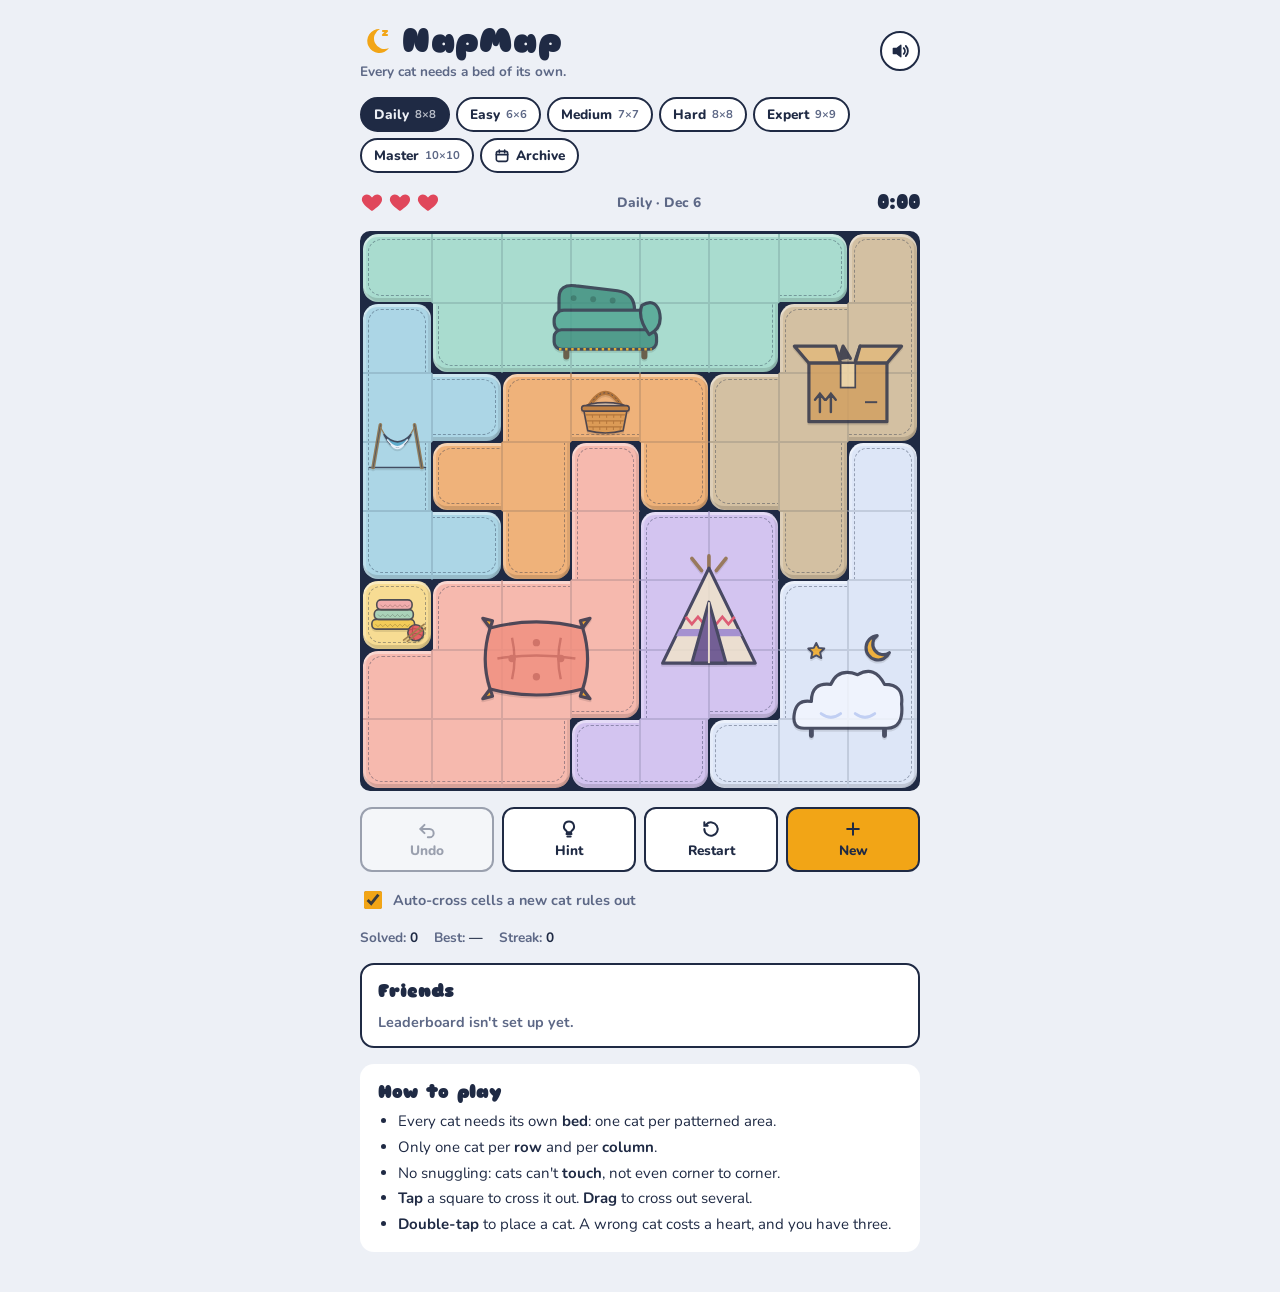
==== index.html @ 4e47e569 "Add a main landmark and fix the heading order The page had no landmarks (axe: landmark-one-main, reg" ====
<!doctype html>
<html lang="en">
<head>
<meta charset="utf-8">
<meta name="viewport" content="width=device-width,initial-scale=1,viewport-fit=cover">
<title>NapMap</title>
<meta name="description" content="NapMap: an ad-free cat logic puzzle. Every cat needs a bed of its own: one per row, column and bed, and no snuggling.">
<meta name="theme-color" content="#EDF0F6" media="(prefers-color-scheme: light)">
<meta name="theme-color" content="#141A2A" media="(prefers-color-scheme: dark)">
<link rel="manifest" href="manifest.webmanifest">
<link rel="icon" href="icons/icon.svg" type="image/svg+xml">
<link rel="apple-touch-icon" href="icons/icon-192.png">
<meta name="apple-mobile-web-app-capable" content="yes">
<meta name="apple-mobile-web-app-title" content="NapMap">
<link rel="preconnect" href="https://fonts.googleapis.com">
<link rel="stylesheet" href="https://fonts.googleapis.com/css2?family=Sniglet:wght@400;800&family=Nunito:wght@500;700;800&display=swap">
<link rel="stylesheet" href="css/style.css">
<link rel="stylesheet" href="css/furniture.css">
<link rel="stylesheet" href="css/archive.css">
<link rel="stylesheet" href="css/polish.css">
<link rel="stylesheet" href="css/leaderboard.css">
</head>
<body>
<svg width="0" height="0" style="position:absolute" aria-hidden="true">
  <symbol id="cat" viewBox="0 0 64 64">
    <path fill="currentColor" d="M10 8 L24 20 Q32 17 40 20 L54 8 Q57 22 54 32 Q57 52 32 56 Q7 52 10 32 Q7 22 10 8Z"/>
    <path fill="none" stroke="var(--bg)" stroke-width="3" stroke-linecap="round" d="M19 34 Q23 38 27 34 M37 34 Q41 38 45 34"/>
    <path fill="var(--sun)" d="M29 42 h6 l-3 3z"/>
    <path fill="none" stroke="var(--bg)" stroke-width="2" stroke-linecap="round" d="M32 45 v2 M14 43 h8 M42 43 h8"/>
  </symbol>
  <symbol id="x" viewBox="0 0 20 20"><path stroke="currentColor" stroke-width="3.2" stroke-linecap="round" d="M4 4 L16 16 M16 4 L4 16"/></symbol>
  <symbol id="heart" viewBox="0 0 24 24"><path fill="currentColor" d="M12 21s-7.5-4.6-9.6-9.2C.9 8.4 3 4.5 6.7 4.5c2.2 0 3.6 1.2 5.3 3 1.7-1.8 3.1-3 5.3-3 3.7 0 5.8 3.9 4.3 7.3C19.5 16.4 12 21 12 21z"/></symbol>
  <symbol id="moon" viewBox="0 0 32 32"><path fill="currentColor" d="M20 4a12 12 0 1 0 9 19A10 10 0 0 1 20 4z"/><path fill="none" stroke="currentColor" stroke-width="2.2" stroke-linecap="round" stroke-linejoin="round" d="M23 6h4l-4 4h4"/></symbol>
  <symbol id="sun" viewBox="0 0 32 32"><circle cx="16" cy="16" r="7" fill="currentColor"/><g stroke="currentColor" stroke-width="3" stroke-linecap="round"><path d="M16 2v4M16 26v4M2 16h4M26 16h4M6 6l2.8 2.8M23.2 23.2 26 26M6 26l2.8-2.8M23.2 8.8 26 6"/></g></symbol>
</svg>

<main class="wrap">
  <header>
    <div>
      <h1><svg class="moon"><use href="#moon"/></svg>NapMap</h1>
      <div class="tag">Every cat needs a bed of its own.</div>
    </div>
    <button class="sp-mute" id="sound" type="button" aria-label="Sound" aria-pressed="true"></button>
  </header>

  <div class="modes" role="group" aria-label="Puzzle size">
    <button class="chip" data-mode="daily" id="m-daily">Daily <small>8×8</small></button>
    <button class="chip" data-mode="6" id="m-6">Easy <small>6×6</small></button>
    <button class="chip" data-mode="7" id="m-7">Medium <small>7×7</small></button>
    <button class="chip" data-mode="8" id="m-8">Hard <small>8×8</small></button>
    <button class="chip" data-mode="9" id="m-9">Expert <small>9×9</small></button>
    <button class="chip" data-mode="10" id="m-10">Master <small>10×10</small></button>
    <button type="button" class="arc-chip" id="archive-btn" aria-haspopup="dialog"><svg viewBox="0 0 24 24" fill="none" stroke="currentColor" stroke-width="2.4" stroke-linecap="round" aria-hidden="true"><rect x="3.5" y="5" width="17" height="15" rx="3"/><path d="M3.5 10h17M8 3v4M16 3v4"/></svg>Archive</button>
  </div>

  <div class="status">
    <div class="hearts" id="hearts" role="img" aria-label="Lives left"></div>
    <div class="label" id="label"></div>
    <div class="timer" id="timer">0:00</div>
  </div>

  <div class="board-wrap">
    <div class="board" id="board" role="grid" aria-label="Puzzle board"></div>
    <div class="overlay" id="overlay" hidden></div>
  </div>

  <div class="controls">
    <button class="btn" id="undo"><svg viewBox="0 0 24 24" fill="none" stroke="currentColor" stroke-width="2.4" stroke-linecap="round"><path d="M9 7 4 12l5 5M4 12h11a5 5 0 0 1 0 10h-2"/></svg>Undo</button>
    <button class="btn" id="hint"><svg viewBox="0 0 24 24" fill="none" stroke="currentColor" stroke-width="2.4" stroke-linecap="round"><path d="M9 18h6M10 21h4M12 3a6 6 0 0 0-3.5 10.9c.6.5 1 1.2 1 2.1h5c0-.9.4-1.6 1-2.1A6 6 0 0 0 12 3z"/></svg>Hint</button>
    <button class="btn" id="restart"><svg viewBox="0 0 24 24" fill="none" stroke="currentColor" stroke-width="2.4" stroke-linecap="round"><path d="M4 12a8 8 0 1 0 2.3-5.6M4 4v4h4"/></svg>Restart</button>
    <button class="btn primary" id="new"><svg viewBox="0 0 24 24" fill="none" stroke="currentColor" stroke-width="2.4" stroke-linecap="round"><path d="M12 5v14M5 12h14"/></svg>New</button>
  </div>

  <label class="opts"><input type="checkbox" id="autox" checked> Auto-cross cells a new cat rules out</label>

  <div class="stats" id="stats"></div>

  <section id="friends"></section>

  <section class="rules">
    <h2>How to play</h2>
    <ul>
      <li>Every cat needs its own <b>bed</b>: one cat per patterned area.</li>
      <li>Only one cat per <b>row</b> and per <b>column</b>.</li>
      <li>No snuggling: cats can't <b>touch</b>, not even corner to corner.</li>
      <li><b>Tap</b> a square to cross it out. <b>Drag</b> to cross out several.</li>
      <li><b>Double-tap</b> to place a cat. A wrong cat costs a heart, and you have three.</li>
    </ul>
  </section>
</main>

<script src="js/generator.js"></script>
<script src="js/game.js"></script>
<script src="js/furniture.js"></script>
<script src="js/archive.js"></script>
<script src="js/polish.js"></script>
<script src="js/config.js"></script><script src="js/leaderboard.js"></script>
<script>
if('serviceWorker' in navigator)addEventListener('load',()=>navigator.serviceWorker.register('sw.js').catch(()=>{}));
</script>
</body>
</html>
---- css/style.css ----
/* Layout: one centered play column: header, mode chips, status strip, square board of cat furniture, controls, rules card. */
:root{
  --bg:#EDF0F6; --surface:#FFFFFF; --ink:#1F2A44; --muted:#5D6886; --line:#1F2A44;
  --sun:#F2A516; --heart:#E0475B; --soft:#DCE2EE; --focus:#9A5B00;
  --r0:#F6B9AE; --r1:#F7DC93; --r2:#BFDDA8; --r3:#EFB27A; --r4:#ACD6E6;
  --r5:#D3C0A2; --r6:#F5BFD6; --r7:#D3C4F0; --r8:#DDE6F7; --r9:#A9DCCF;
  --pat:rgba(31,42,68,.13); --pat2:rgba(255,255,255,.55); --seam:rgba(31,42,68,.14); --stitch:rgba(31,42,68,.38);
  --display:"Sniglet","Trebuchet MS",system-ui,sans-serif;
  --body:"Nunito",system-ui,-apple-system,"Segoe UI",sans-serif;
}
@media (prefers-color-scheme: dark){:root:not([data-theme="light"]){
  --bg:#141A2A; --surface:#1E2639; --ink:#EEF1F8; --muted:#A3ADC6; --line:#0B0F1A;
  --sun:#F5B53A; --heart:#F06A7C; --soft:#2A3349; --focus:#F5B53A;
  --r0:#B56D63; --r1:#B79A4E; --r2:#789D63; --r3:#A87444; --r4:#5F93A6;
  --r5:#8C7A60; --r6:#AE7493; --r7:#8A7AB5; --r8:#5C6A88; --r9:#5E9E8E;
  --pat:rgba(11,15,26,.22); --pat2:rgba(255,255,255,.16); --seam:rgba(11,15,26,.3); --stitch:rgba(255,255,255,.4); color-scheme:dark}}
:root[data-theme="dark"]{
  --bg:#141A2A; --surface:#1E2639; --ink:#EEF1F8; --muted:#A3ADC6; --line:#0B0F1A;
  --sun:#F5B53A; --heart:#F06A7C; --soft:#2A3349; --focus:#F5B53A;
  --r0:#B56D63; --r1:#B79A4E; --r2:#789D63; --r3:#A87444; --r4:#5F93A6;
  --r5:#8C7A60; --r6:#AE7493; --r7:#8A7AB5; --r8:#5C6A88; --r9:#5E9E8E;
  --pat:rgba(11,15,26,.22); --pat2:rgba(255,255,255,.16); --seam:rgba(11,15,26,.3); --stitch:rgba(255,255,255,.4); color-scheme:dark}
*{box-sizing:border-box}
[hidden]{display:none!important}
html{-webkit-text-size-adjust:100%;touch-action:manipulation} /* no iOS double-tap zoom on quick Undo/Hint taps; pinch zoom still works */
body{margin:0}
:root{padding-top:env(safe-area-inset-top,0px);padding-bottom:env(safe-area-inset-bottom,0px)}
body{background:var(--bg);color:var(--ink);font-family:var(--body);font-size:15px;
  padding-left:max(16px,env(safe-area-inset-left,0px));padding-right:max(16px,env(safe-area-inset-right,0px));padding-block:20px 40px}
.wrap{max-width:560px;margin:0 auto;display:flex;flex-direction:column;gap:16px}
header{display:flex;align-items:center;justify-content:space-between;gap:12px;flex-wrap:wrap}
h1{font-family:var(--display);font-weight:800;font-size:2.1rem;margin:0;letter-spacing:.5px;display:flex;align-items:center;gap:10px}
h1 .moon{width:32px;height:32px;color:var(--sun)}
.tag{color:var(--muted);font-weight:700;font-size:.85rem}
.modes{display:flex;gap:6px;flex-wrap:wrap}
.chip{font:inherit;font-weight:800;font-size:.85rem;border:2px solid var(--ink);background:var(--surface);color:var(--ink);
  border-radius:999px;padding:6px 12px;cursor:pointer;display:flex;gap:6px;align-items:center}
.chip small{font-weight:700;color:var(--muted)}
.chip[aria-pressed="true"]{background:var(--ink);color:var(--bg)}
.chip[aria-pressed="true"] small{color:var(--bg);opacity:.75}
.chip:focus-visible,.btn:focus-visible,.opts input:focus-visible{outline:3px solid var(--focus);outline-offset:2px}
/* cells sit edge to edge inside an overflow:hidden board, so an outline would be clipped and painted over by neighbours: draw the ring inside */
.cell:focus-visible::after{content:"";position:absolute;inset:0;z-index:3;pointer-events:none;border-radius:inherit;
  box-shadow:inset 0 0 0 3px var(--focus),inset 0 0 0 5px var(--surface)}
.status{display:flex;align-items:center;justify-content:space-between;gap:12px;font-weight:800}
.hearts{display:flex;gap:4px}
.hearts svg{width:24px;height:24px;color:var(--heart);transition:transform .2s,opacity .2s}
.hearts svg.lost{color:var(--soft);transform:scale(.8)}
.timer{font-family:var(--display);font-size:1.3rem;font-variant-numeric:tabular-nums}
.label{color:var(--muted);font-size:.85rem}
.board-wrap{position:relative;width:100%;max-width:100%;aspect-ratio:1}
.board{display:grid;width:100%;height:100%;border:3px solid var(--line);border-radius:10px;overflow:hidden;
  touch-action:none;user-select:none;-webkit-user-select:none;-webkit-touch-callout:none;background:var(--line)}
.board>.row{display:contents}
.cell{position:relative;display:grid;place-items:center;cursor:pointer;border:0 solid var(--line);outline:none;min-width:0;min-height:0;overflow:hidden}
.cell svg{position:absolute;inset:0;margin:auto;width:66%;height:66%;pointer-events:none}
.cell .x{width:32%;height:32%;color:var(--ink);opacity:.75}
.cell.wrong .x{color:var(--heart);opacity:1;width:42%;height:42%}
.cell.cat svg{color:var(--ink);animation:pop .28s ease-out}
.cell.hint{animation:glow 1.2s ease-out}
.cell.shake{animation:shake .35s}
@keyframes pop{0%{transform:scale(.3)}70%{transform:scale(1.12)}100%{transform:scale(1)}}
@keyframes shake{20%,60%{transform:translateX(-4px)}40%,80%{transform:translateX(4px)}}
@keyframes glow{0%{box-shadow:inset 0 0 0 4px var(--sun)}100%{box-shadow:inset 0 0 0 0 var(--sun)}}
@media (prefers-reduced-motion:reduce){.cell.cat svg,.cell.hint,.cell.shake{animation:none}}
.overlay{position:absolute;inset:0;display:grid;place-items:center;background:color-mix(in srgb,var(--bg) 78%,transparent);
  border-radius:10px;backdrop-filter:blur(2px)}
.card{background:var(--surface);border:3px solid var(--ink);border-radius:16px;padding:22px 24px;text-align:center;
  display:flex;flex-direction:column;gap:10px;max-width:86%;box-shadow:6px 6px 0 var(--ink)}
.card h2{font-family:var(--display);font-size:1.7rem;margin:0}
.card p{margin:0;color:var(--muted);font-weight:700}
.card .row{display:flex;gap:8px;justify-content:center;flex-wrap:wrap;margin-top:6px}
/* very narrow phones (e.g. 280px folded): keep the card inside the board; scroll rather than spill over the controls */
.overlay{overflow:auto;place-items:safe center}
@media (max-width:340px){.card{padding:14px 12px;gap:6px;max-width:94%}.card h2{font-size:1.3rem}.card p{font-size:.85rem}}
.controls{display:grid;grid-template-columns:repeat(4,1fr);gap:8px}
.btn{font:inherit;font-weight:800;border:2px solid var(--ink);background:var(--surface);color:var(--ink);border-radius:12px;
  padding:10px 6px;cursor:pointer;display:flex;flex-direction:column;align-items:center;gap:2px;font-size:.85rem}
.btn svg{width:20px;height:20px}
.btn.primary{background:var(--sun);color:#1F2A44;border-color:var(--ink)}
.btn:active{transform:translateY(1px)}
.btn:disabled{opacity:.4;cursor:default}
.opts{display:flex;align-items:center;gap:8px;font-weight:700;color:var(--muted);font-size:.9rem}
.opts input{width:18px;height:18px;accent-color:var(--sun)}
.rules{background:var(--surface);border-radius:14px;padding:16px 18px;display:flex;flex-direction:column;gap:8px}
.rules h2{font-family:var(--display);margin:0;font-size:1.15rem}
.rules ul{margin:0;padding-left:20px;display:flex;flex-direction:column;gap:4px;line-height:1.45}
.rules b{color:var(--ink)}
.stats{display:flex;gap:16px;flex-wrap:wrap;font-weight:700;color:var(--muted);font-size:.85rem;font-variant-numeric:tabular-nums}
.stats span b{color:var(--ink)}
.win-extra:empty{display:none}
---- css/furniture.css ----
/* Cat furniture: each region is a padded area in its own color; js/furniture.js draws a big illustration of the
   region's piece of furniture in its largest open rectangle, above the fabric and below the cats and X marks. */
.cell[data-bed]{background-color:var(--bed);background-repeat:repeat;box-shadow:inset 0 calc(var(--et,0)*3px) 0 rgba(255,255,255,.38),inset calc(var(--el,0)*3px) 0 0 rgba(255,255,255,.22),inset 0 calc(var(--eb,0)*-4px) 0 rgba(0,0,0,.13),inset calc(var(--er,0)*-3px) 0 0 rgba(0,0,0,.08)}
.cell[data-bed]::before{content:"";position:absolute;pointer-events:none;border:0 dashed var(--stitch);
  top:calc(var(--et,0)*6px - 1px);bottom:calc(var(--eb,0)*7px - 1px);left:calc(var(--el,0)*6px - 1px);right:calc(var(--er,0)*6px - 1px);
  border-top-width:calc(var(--et,0)*1.5px);border-bottom-width:calc(var(--eb,0)*1.5px);border-left-width:calc(var(--el,0)*1.5px);border-right-width:calc(var(--er,0)*1.5px);border-radius:inherit}
.cell.cat svg,.cell .x{filter:drop-shadow(0 0 1.5px var(--surface)) drop-shadow(0 0 1.5px var(--surface))}
.cell[data-bed="0"]{--bed:var(--r0)}
.cell[data-bed="1"]{--bed:var(--r1)}
.cell[data-bed="2"]{--bed:var(--r2)}
.cell[data-bed="3"]{--bed:var(--r3)}
.cell[data-bed="4"]{--bed:var(--r4)}
.cell[data-bed="5"]{--bed:var(--r5)}
.cell[data-bed="6"]{--bed:var(--r6)}
.cell[data-bed="7"]{--bed:var(--r7)}
.cell[data-bed="8"]{--bed:var(--r8)}
.cell[data-bed="9"]{--bed:var(--r9)}
.board{position:relative;isolation:isolate}
.cell svg{z-index:2}
.furn{position:absolute;z-index:1;pointer-events:none;overflow:hidden}
.furn svg{position:absolute;inset:6%;width:88%;height:88%;overflow:visible;opacity:.82;filter:drop-shadow(0 2px 0 rgba(0,0,0,.12))}
@media (prefers-color-scheme: dark){:root:not([data-theme="light"]) .furn svg{opacity:.7}}
:root[data-theme="dark"] .furn svg{opacity:.7}
---- css/archive.css ----
/* Past-dailies archive: chip entry point in .modes, plus a month calendar in a modal dialog. */
.arc-chip{font:inherit;font-weight:800;font-size:.85rem;border:2px solid var(--ink);background:var(--surface);color:var(--ink);
  border-radius:999px;padding:6px 12px;cursor:pointer;display:flex;gap:6px;align-items:center}
.arc-chip svg{width:16px;height:16px}
.arc-chip:focus-visible{outline:3px solid var(--focus);outline-offset:2px}

dialog.archive{padding:0;border:3px solid var(--ink);border-radius:18px;background:var(--surface);color:var(--ink);
  font-family:var(--body);width:min(400px,calc(100vw - 24px));max-height:calc(100dvh - 24px);overflow:auto;
  box-shadow:6px 6px 0 var(--ink)}
dialog.archive::backdrop{background:color-mix(in srgb,var(--bg) 72%,transparent);backdrop-filter:blur(2px)}
.arc-inner{padding:0 14px 16px;display:flex;flex-direction:column;gap:10px}
.arc-quilt{display:flex;height:8px;margin:0 -14px}
.arc-quilt i{flex:1}
.arc-head{display:flex;align-items:center;justify-content:space-between;gap:8px;padding-top:4px}
.arc-head h2{font-family:var(--display);font-weight:800;font-size:1.45rem;margin:0}
.arc-icon{font:inherit;width:36px;height:36px;flex:none;display:grid;place-items:center;border:2px solid var(--ink);
  background:var(--surface);color:var(--ink);border-radius:12px;cursor:pointer;padding:0}
.arc-icon svg{width:18px;height:18px}
.arc-icon:disabled{opacity:.3;cursor:default}
.arc-icon:not(:disabled):active{transform:translateY(1px)}
.arc-nav{display:flex;align-items:center;justify-content:space-between;gap:8px}
.arc-month{font-family:var(--display);font-weight:800;font-size:1.1rem;text-align:center}
.arc-sum{margin:-4px 0 0;text-align:center;color:var(--muted);font-weight:700;font-size:.85rem;font-variant-numeric:tabular-nums}

.arc-week,.arc-grid{display:grid;grid-template-columns:repeat(7,minmax(0,1fr));gap:4px}
.arc-week span{text-align:center;font-weight:800;font-size:.72rem;color:var(--muted);text-transform:uppercase}
.arc-day{position:relative;min-width:0;min-height:54px;padding:3px 0 4px;border:2px solid var(--soft);border-radius:10px;
  background:var(--bg);color:var(--ink);font:inherit;cursor:pointer;display:flex;flex-direction:column;align-items:center;
  justify-content:flex-start;gap:1px;overflow:hidden}
.arc-day:not(.off):hover{border-color:var(--ink)}
.arc-pad{border:0;background:none;cursor:default}
.arc-num{font-weight:800;font-size:.85rem;line-height:1.1;font-variant-numeric:tabular-nums}
.arc-day.off{background:none;border-color:transparent;color:var(--muted);opacity:.45;cursor:default}
.arc-day.solved{background:var(--q,var(--r2));border-color:var(--ink)}
/* dark beds are mid-tones: soften them toward the surface so light ink text keeps 4.5:1 */
@media (prefers-color-scheme: dark){:root:not([data-theme="light"]) .arc-day.solved{background:color-mix(in srgb,var(--q,var(--r2)) 50%,var(--surface))}}
:root[data-theme="dark"] .arc-day.solved{background:color-mix(in srgb,var(--q,var(--r2)) 50%,var(--surface))}
.arc-cat{width:18px;height:18px;color:var(--ink);flex:none}
.arc-time{font-size:.66rem;font-weight:800;line-height:1;font-variant-numeric:tabular-nums}
.arc-lost{position:absolute;top:2px;right:2px;display:flex;flex-direction:column;gap:1px}
.arc-lost svg{width:8px;height:8px;color:var(--heart);display:block}
.arc-day.today{border-color:var(--sun);box-shadow:inset 0 0 0 2px var(--sun)}
.arc-day.today .arc-num{color:var(--ink)}
.arc-day.cur{box-shadow:3px 3px 0 var(--ink)}
.arc-day.today.cur{box-shadow:inset 0 0 0 2px var(--sun),3px 3px 0 var(--ink)}
.arc-day:focus-visible,.arc-icon:focus-visible{outline:3px solid var(--focus);outline-offset:2px}
.arc-day.today:focus-visible{outline-color:var(--ink)}

@media (max-width:340px){
  .arc-inner{padding:0 10px 12px}.arc-quilt{margin:0 -10px}
  .arc-week,.arc-grid{gap:3px}.arc-day{min-height:48px}.arc-time{font-size:.58rem}.arc-cat{width:15px;height:15px}
}
@media (prefers-reduced-motion:no-preference){
  dialog.archive[open]{animation:arc-in .18s ease-out}
  @keyframes arc-in{from{opacity:0;transform:translateY(8px) scale(.98)}to{opacity:1;transform:none}}
}
---- css/polish.css ----
/* NapMap polish: mute button, 10x10 sizing, win celebration. Uses theme tokens from style.css. */

/* style.css gives .overlay display:grid, which overrides the [hidden] attribute; keep hidden overlays hidden */
.overlay[hidden]{display:none}

/* ---------- mute toggle ---------- */
.sp-mute{font:inherit;width:40px;height:40px;flex:none;border:2px solid var(--ink);border-radius:999px;background:var(--surface);
  color:var(--ink);display:grid;place-items:center;cursor:pointer;padding:0}
.sp-mute svg{width:20px;height:20px}
.sp-mute[aria-pressed="false"]{color:var(--muted)}
.sp-mute:focus-visible{outline:3px solid var(--focus);outline-offset:2px}
.sp-mute:active{transform:translateY(1px)}

/* ---------- 10x10 ---------- */
/* six chips on a phone: tighten so they wrap into two tidy rows */
@media (max-width:420px){.modes{gap:5px}.chip{padding:5px 10px;font-size:.8rem;gap:4px}}
/* ~34px cells at 380px wide: slightly larger marks keep them legible; thinner outer frame */
.board-wrap[data-n="10"] .board{border-width:2.5px}
.board-wrap[data-n="10"] .cell svg{width:74%;height:74%}
.board-wrap[data-n="10"] .cell .x{width:36%;height:36%}
.board-wrap[data-n="10"] .cell.wrong .x{width:46%;height:46%}
/* busy note while a 10x10 puzzle generates */
.board-wrap[aria-busy="true"]::after{content:"Fluffing the pillows…";position:absolute;inset:0;z-index:3;display:grid;place-items:center;border-radius:10px;
  background:color-mix(in srgb,var(--bg) 70%,transparent);font-family:var(--display);font-weight:800;font-size:1.25rem;color:var(--ink)}

/* ---------- win celebration ---------- */
.cell.cat svg.sp-hop{animation:sp-hop .52s cubic-bezier(.3,.7,.4,1) var(--sp-delay,0ms) both}
@keyframes sp-hop{
  0%{transform:translateY(0) scale(1,1)}
  18%{transform:translateY(4%) scale(1.12,.86)}
  48%{transform:translateY(-26%) scale(.94,1.08)}
  78%{transform:translateY(2%) scale(1.08,.92)}
  100%{transform:translateY(0) scale(1,1)}}

/* overlay tint starts lighter so the hop and dreamy drift read, then eases back to normal */
.board-wrap.sp-celebrate .overlay{background:color-mix(in srgb,var(--bg) 38%,transparent);backdrop-filter:none}
.board-wrap .overlay{transition:background .6s ease,backdrop-filter .6s ease}

.sp-burst{position:absolute;inset:0;pointer-events:none;overflow:hidden;border-radius:10px}
.sp-glow{position:absolute;left:50%;top:50%;width:70%;aspect-ratio:1;border-radius:50%;translate:-50% -50%;
  background:radial-gradient(circle,color-mix(in srgb,var(--sun) 42%,transparent) 0%,color-mix(in srgb,var(--r8) 30%,transparent) 38%,transparent 70%);
  animation:sp-glow 1.7s ease-out both}
@keyframes sp-glow{0%{opacity:0;transform:scale(.4)}30%{opacity:1;transform:scale(1)}100%{opacity:0;transform:scale(1.25)}}

/* floaters drift up from around the center with a gentle sway: --x/--y start offset from center, --dx sway, --dy rise (px) */
.sp-float{position:absolute;left:50%;top:50%;width:var(--s);height:var(--s);margin:calc(var(--s) / -2) 0 0 calc(var(--s) / -2);
  opacity:0;font-style:normal;animation:sp-float 1.5s cubic-bezier(.25,.6,.35,1) var(--sd,0ms) both}
.sp-z{width:auto;height:auto;font-family:var(--display);font-weight:800;font-size:var(--s);line-height:1;color:var(--c);
  text-shadow:0 0 6px color-mix(in srgb,var(--bg) 70%,transparent)}
.sp-star{background:var(--c);filter:drop-shadow(0 0 1.5px color-mix(in srgb,var(--ink) 55%,transparent));clip-path:polygon(50% 0,61% 39%,100% 50%,61% 61%,50% 100%,39% 61%,0 50%,39% 39%)}
.sp-moon{border-radius:50%;filter:drop-shadow(0 0 1.5px color-mix(in srgb,var(--ink) 45%,transparent));box-shadow:inset calc(var(--s) * -.32) calc(var(--s) * -.08) 0 0 var(--c)}
@keyframes sp-float{
  0%{opacity:0;transform:translate(var(--x),var(--y)) rotate(0) scale(.5)}
  18%{opacity:1;transform:translate(calc(var(--x) + var(--dx)),calc(var(--y) - var(--dy) * .15)) rotate(calc(var(--rot) * -.4)) scale(1)}
  55%{opacity:1;transform:translate(calc(var(--x) - var(--dx) * .6),calc(var(--y) - var(--dy) * .6)) rotate(var(--rot)) scale(1)}
  100%{opacity:0;transform:translate(var(--x),calc(var(--y) - var(--dy))) rotate(calc(var(--rot) * -.2)) scale(.85)}}

@media (prefers-reduced-motion:reduce){
  .cell.cat svg.sp-hop,.sp-glow,.sp-float{animation:none}
  .sp-burst{display:none}
  .board-wrap .overlay{transition:none}}
---- css/leaderboard.css ----
/* Friends leaderboard (#friends, filled by js/leaderboard.js). Uses the theme tokens from style.css. */
.friends{background:var(--surface);border:2px solid var(--ink);border-radius:14px;padding:14px 16px;display:flex;flex-direction:column;gap:10px}
.lb-head{display:flex;align-items:center;gap:10px}
.lb-title{font-family:var(--display);margin:0;font-size:1.15rem}
.lb-sub{color:var(--muted);font-weight:700;font-size:.85rem;margin-right:auto}
.lb-note{margin:0;color:var(--muted);font-weight:700;font-size:.9rem;line-height:1.4}
.lb-warn{color:var(--heart)}
.lb-status{font-size:.85rem}
.lb-board[aria-busy="true"] .lb-list{opacity:.6}

.lb-list{list-style:none;margin:0;padding:0;display:flex;flex-direction:column;gap:4px}
.lb-row{display:grid;grid-template-columns:2ch minmax(0,1fr) auto 4.5ch;align-items:center;gap:10px;
  padding:6px 10px;border-radius:10px;font-weight:800;background:var(--soft);border:2px solid transparent}
.lb-row.me{border-color:var(--ink);background:color-mix(in srgb,var(--sun) 28%,var(--surface))}
.lb-rank{font-family:var(--display);font-variant-numeric:tabular-nums;text-align:right;color:var(--muted)}
.lb-row:first-child .lb-rank{color:var(--sun)}
.lb-row.me .lb-rank{color:var(--ink)}
.lb-name{display:flex;align-items:center;gap:6px;min-width:0}
.lb-name-text{overflow:hidden;text-overflow:ellipsis;white-space:nowrap}
.lb-you{flex:none;font-size:.7rem;text-transform:uppercase;letter-spacing:.5px;background:var(--ink);color:var(--bg);
  border-radius:999px;padding:1px 7px}
.lb-hearts{display:inline-flex;align-items:center;gap:3px;font-size:.8rem;color:var(--muted);font-variant-numeric:tabular-nums}
.lb-hearts svg{width:15px;height:15px;color:var(--heart)}
.lb-hearts:not(.lost) svg{color:var(--muted);opacity:.45}
.lb-time{font-family:var(--display);font-variant-numeric:tabular-nums;text-align:right}

.lb-group{display:flex;flex-direction:column;gap:8px;padding-top:10px;border-top:2px dashed var(--soft)}
.lb-group-row{display:flex;align-items:center;gap:8px;flex-wrap:wrap}
.lb-label{color:var(--muted);font-weight:800;font-size:.8rem}
.lb-as b{color:var(--ink)}
.lb-code{font-family:var(--display);font-size:1.1rem;letter-spacing:2px;background:var(--soft);border-radius:8px;padding:2px 8px;color:var(--ink)}
.lb-copied{color:var(--muted);font-weight:700;font-size:.85rem}

.lb-btn{font:inherit;font-weight:800;font-size:.85rem;border:2px solid var(--ink);background:var(--surface);color:var(--ink);
  border-radius:12px;padding:7px 12px;cursor:pointer;min-height:36px}
.lb-btn.primary{background:var(--sun);color:#1F2A44}
.lb-btn.danger{background:var(--heart);color:#fff}
.lb-btn.quiet{border-color:transparent;color:var(--muted);background:transparent}
.lb-btn:active{transform:translateY(1px)}
.lb-btn:focus-visible,.lb-chip:focus-visible,.lb-input:focus-visible{outline:3px solid var(--focus);outline-offset:2px}
.lb-icon{padding:0;width:36px;height:36px;display:grid;place-items:center;border-radius:50%}
.lb-icon svg{width:18px;height:18px}
.lb-icon[hidden]{display:none}

.lb-controls .lb-actions,.lb-form .lb-actions{display:flex;gap:6px;flex-wrap:wrap}
.lb-form{display:flex;flex-direction:column;gap:8px;background:var(--bg);border-radius:12px;padding:12px}
.lb-form-title{margin:0;font-family:var(--display);font-size:1rem}
.lb-field{display:flex;flex-direction:column;gap:3px}
.lb-input{font:inherit;font-weight:700;font-size:16px;color:var(--ink);background:var(--surface);border:2px solid var(--ink);
  border-radius:10px;padding:7px 10px;width:100%;min-width:0}
.lb-input[aria-invalid="true"]{border-color:var(--heart)}
.lb-code-input{font-family:var(--display);letter-spacing:2px;text-transform:uppercase}
.lb-link{font-size:.85rem}
.lb-err{margin:0;color:var(--heart);font-weight:800;font-size:.85rem}
.lb-recent{display:flex;align-items:center;gap:6px;flex-wrap:wrap}
.lb-chip{font:inherit;font-family:var(--display);letter-spacing:1px;font-size:.85rem;border:2px solid var(--ink);
  background:var(--surface);color:var(--ink);border-radius:999px;padding:3px 10px;cursor:pointer}

.lb-win{margin:0;color:var(--muted);font-weight:700}
.lb-win b{color:var(--ink);font-family:var(--display);font-size:1.15rem}

@media (max-width:420px){.friends{padding:12px}.lb-row{gap:8px;padding:6px 8px}}
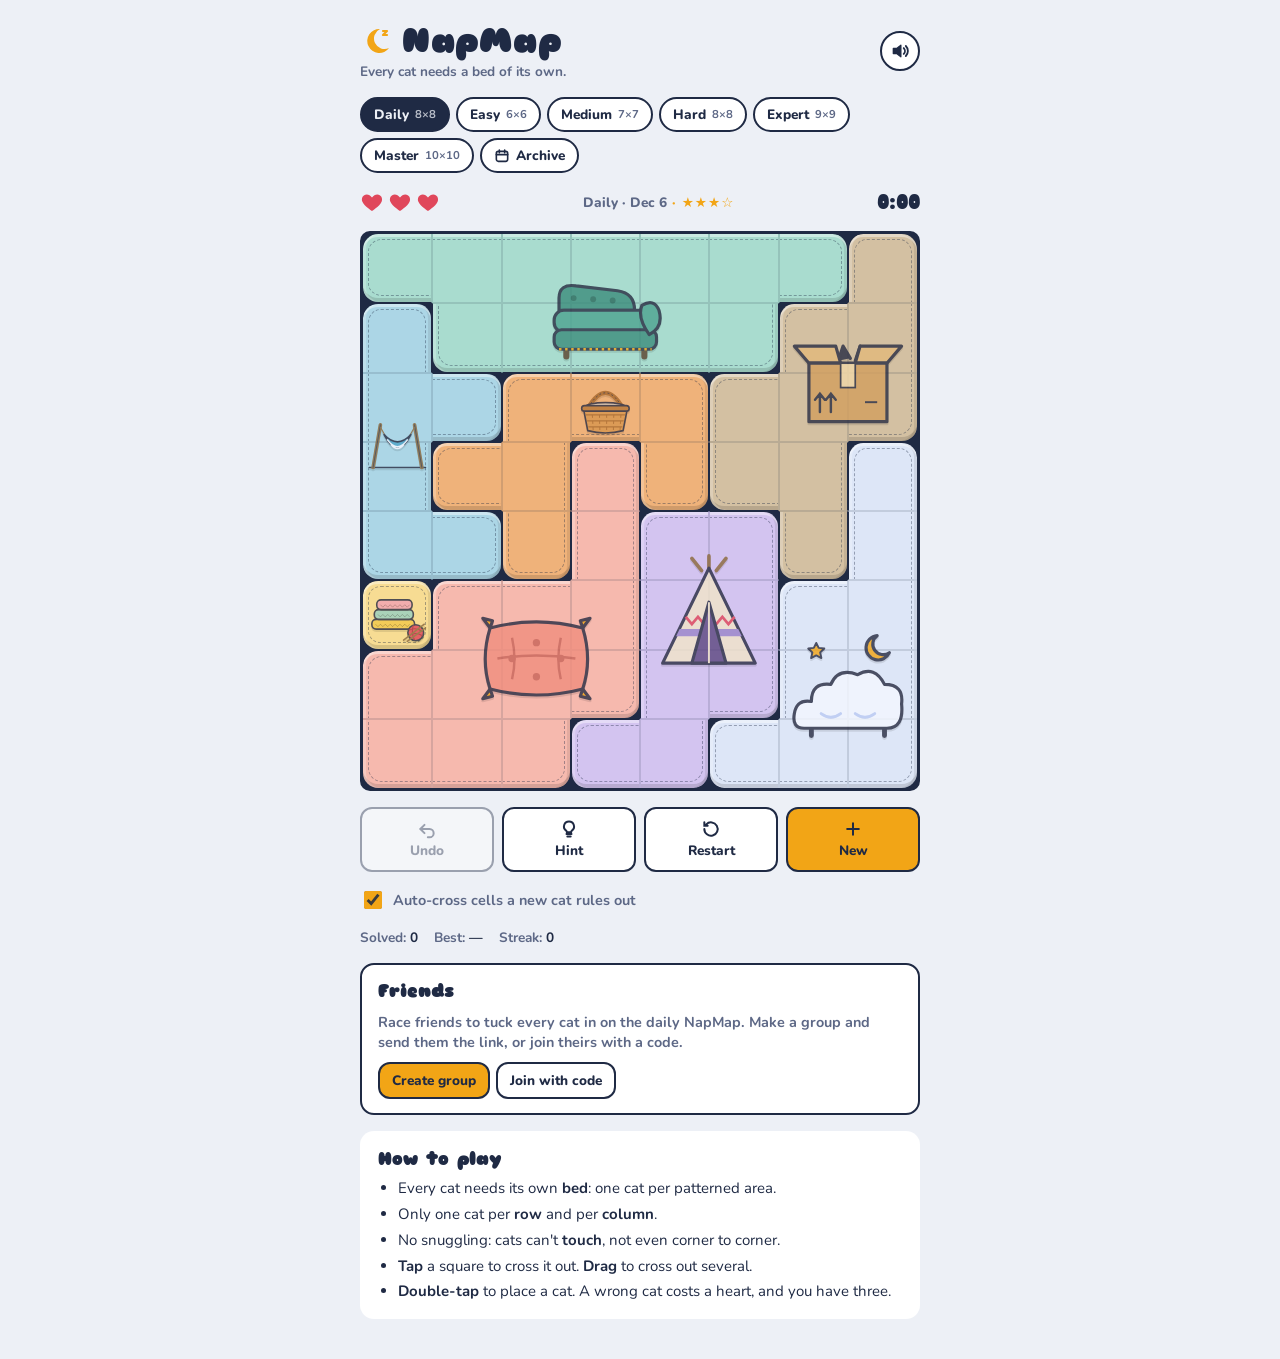
==== commit 3d3e8e6b: "Merge QA fixes; revalidate game files so updates aren't held by the 10-minute browser cache Co-Autho" ====
--- a/index.html
+++ b/index.html
@@ -19,14 +19,53 @@
 <link rel="stylesheet" href="css/archive.css">
 <link rel="stylesheet" href="css/polish.css">
 <link rel="stylesheet" href="css/leaderboard.css">
+<link rel="stylesheet" href="css/cats.css">
+<link rel="stylesheet" href="css/difficulty.css">
 </head>
 <body>
 <svg width="0" height="0" style="position:absolute" aria-hidden="true">
+  <defs>
+    <clipPath id="cat-body-clip"><ellipse cx="36" cy="37" rx="24" ry="18"/></clipPath>
+    <clipPath id="cat-head-clip"><ellipse cx="23" cy="38" rx="15" ry="12.5"/></clipPath>
+  </defs>
+  <!-- curled sleeping cat; coats come from custom properties set by .coat-* classes in css/cats.css (defaults: orange tabby) -->
   <symbol id="cat" viewBox="0 0 64 64">
-    <path fill="currentColor" d="M10 8 L24 20 Q32 17 40 20 L54 8 Q57 22 54 32 Q57 52 32 56 Q7 52 10 32 Q7 22 10 8Z"/>
-    <path fill="none" stroke="var(--bg)" stroke-width="3" stroke-linecap="round" d="M19 34 Q23 38 27 34 M37 34 Q41 38 45 34"/>
-    <path fill="var(--sun)" d="M29 42 h6 l-3 3z"/>
-    <path fill="none" stroke="var(--bg)" stroke-width="2" stroke-linecap="round" d="M32 45 v2 M14 43 h8 M42 43 h8"/>
+    <g stroke="#2B2F45" stroke-linejoin="round" stroke-linecap="round">
+      <ellipse cx="36" cy="37" rx="24" ry="18" stroke-width="3" style="fill:var(--fur,#F4A259)"/>
+      <g clip-path="url(#cat-body-clip)" stroke="none">
+        <ellipse cx="45" cy="25" rx="12" ry="8" style="fill:var(--pa,none)"/>
+        <ellipse cx="54" cy="43" rx="9" ry="8" style="fill:var(--pb,none)"/>
+        <path d="M39 20Q43 26 40 32M47 20.5Q51.5 27 48.5 33.5M55 24Q58.5 30 56 36" fill="none" stroke-width="3" style="stroke:var(--st,#D9762B);opacity:var(--sto,1)"/>
+      </g>
+      <path d="M57 44Q55 56.5 38 56.5Q24 56.5 15 52" fill="none" stroke-width="10.5"/>
+      <path d="M57 44Q55 56.5 38 56.5Q24 56.5 15 52" fill="none" stroke-width="6.5" style="stroke:var(--fur,#F4A259)"/>
+      <path d="M57 44Q55 56.5 38 56.5Q24 56.5 15 52" fill="none" stroke-width="6.5" stroke-linecap="butt" stroke-dasharray="2.6 5" stroke-dashoffset="-3" style="stroke:var(--st,#D9762B);opacity:var(--sto,1)"/>
+      <path d="M22 55Q18 54 15 52" fill="none" stroke-width="6.5" style="stroke:var(--tip,var(--fur,#F4A259))"/>
+      <g transform="rotate(-7 23 38)">
+        <path d="M10.6 33L9.4 18.6Q9.4 16.6 11 17.6L21.5 25.8Z" stroke-width="3" style="fill:var(--ear,var(--fur,#F4A259))"/>
+        <path d="M24.5 25.8L35 17.6Q36.6 16.6 36.6 18.6L35.4 33Z" stroke-width="3" style="fill:var(--ear,var(--fur,#F4A259))"/>
+        <path d="M12.6 27L12 21.4L17 25.4ZM29 25.4L34 21.4L33.4 27Z" fill="#F4A3B4" stroke="none" style="opacity:var(--earin,1)"/>
+        <ellipse cx="23" cy="38" rx="15" ry="12.5" stroke-width="3" style="fill:var(--fur,#F4A259)"/>
+        <g clip-path="url(#cat-head-clip)" stroke="none">
+          <ellipse cx="32" cy="30" rx="8.5" ry="7" style="fill:var(--pa,none)"/>
+          <ellipse cx="11" cy="33" rx="6.5" ry="6" style="fill:var(--pb,none)"/>
+          <ellipse cx="23" cy="43.5" rx="9" ry="7" style="fill:var(--pts,none)"/>
+          <path d="M23 32Q21 39 17.5 43Q16.5 51 23 51Q29.5 51 28.5 43Q25 39 23 32Z" style="fill:var(--bib,none)"/>
+          <path d="M19.5 26.5v4.5M23 26v5M26.5 26.5v4.5" fill="none" stroke-width="1.9" stroke-linecap="round" style="stroke:var(--st,#D9762B);opacity:var(--sto,1)"/>
+        </g>
+        <ellipse cx="23" cy="38" rx="15" ry="12.5" fill="none" stroke-width="3"/>
+        <ellipse cx="12.8" cy="43.2" rx="2.6" ry="1.6" fill="#F28FA6" stroke="none" opacity=".55"/>
+        <ellipse cx="33.2" cy="43.2" rx="2.6" ry="1.6" fill="#F28FA6" stroke="none" opacity=".55"/>
+        <path d="M14.5 38.6Q17.6 41.8 20.6 38.6M25.4 38.6Q28.4 41.8 31.5 38.6" fill="none" stroke-width="2.1" style="stroke:var(--eye,#2B2F45)"/>
+        <path d="M21.3 42.6H24.7L23 44.6Z" fill="#F07A96" stroke-width="1" style="stroke:var(--eye,#2B2F45)"/>
+      </g>
+      <ellipse cx="18" cy="51.6" rx="4" ry="2.9" stroke-width="2.2" style="fill:var(--paw,var(--fur,#F4A259))"/>
+      <ellipse cx="27.6" cy="52.4" rx="4" ry="2.9" stroke-width="2.2" style="fill:var(--paw,var(--fur,#F4A259))"/>
+      <g fill="none" style="opacity:var(--zz,0)">
+        <path d="M46 5.5h7.5l-7.5 8.5h7.5" stroke-width="4.6"/>
+        <path d="M46 5.5h7.5l-7.5 8.5h7.5" stroke="#FFFFFF" stroke-width="2"/>
+      </g>
+    </g>
   </symbol>
   <symbol id="x" viewBox="0 0 20 20"><path stroke="currentColor" stroke-width="3.2" stroke-linecap="round" d="M4 4 L16 16 M16 4 L4 16"/></symbol>
   <symbol id="heart" viewBox="0 0 24 24"><path fill="currentColor" d="M12 21s-7.5-4.6-9.6-9.2C.9 8.4 3 4.5 6.7 4.5c2.2 0 3.6 1.2 5.3 3 1.7-1.8 3.1-3 5.3-3 3.7 0 5.8 3.9 4.3 7.3C19.5 16.4 12 21 12 21z"/></symbol>
@@ -64,6 +103,14 @@
     <div class="overlay" id="overlay" hidden></div>
   </div>
 
+  <div class="hint-live" aria-live="polite">
+    <div class="hint-bubble" id="hint-bubble" hidden>
+      <svg class="hint-ico" viewBox="0 0 24 24" fill="none" stroke="currentColor" stroke-width="2.4" stroke-linecap="round" aria-hidden="true"><path d="M9 18h6M10 21h4M12 3a6 6 0 0 0-3.5 10.9c.6.5 1 1.2 1 2.1h5c0-.9.4-1.6 1-2.1A6 6 0 0 0 12 3z"/></svg>
+      <p id="hint-text"></p>
+      <button type="button" class="hint-close" id="hint-close" aria-label="Dismiss hint"><svg viewBox="0 0 24 24" fill="none" stroke="currentColor" stroke-width="2.6" stroke-linecap="round" aria-hidden="true"><path d="M6 6l12 12M18 6 6 18"/></svg></button>
+    </div>
+  </div>
+
   <div class="controls">
     <button class="btn" id="undo"><svg viewBox="0 0 24 24" fill="none" stroke="currentColor" stroke-width="2.4" stroke-linecap="round"><path d="M9 7 4 12l5 5M4 12h11a5 5 0 0 1 0 10h-2"/></svg>Undo</button>
     <button class="btn" id="hint"><svg viewBox="0 0 24 24" fill="none" stroke="currentColor" stroke-width="2.4" stroke-linecap="round"><path d="M9 18h6M10 21h4M12 3a6 6 0 0 0-3.5 10.9c.6.5 1 1.2 1 2.1h5c0-.9.4-1.6 1-2.1A6 6 0 0 0 12 3z"/></svg>Hint</button>
@@ -90,11 +137,13 @@
 </main>
 
 <script src="js/generator.js"></script>
+<script src="js/difficulty.js"></script>
 <script src="js/game.js"></script>
 <script src="js/furniture.js"></script>
 <script src="js/archive.js"></script>
 <script src="js/polish.js"></script>
 <script src="js/config.js"></script><script src="js/leaderboard.js"></script>
+<script src="js/cats.js"></script>
 <script>
 if('serviceWorker' in navigator)addEventListener('load',()=>navigator.serviceWorker.register('sw.js').catch(()=>{}));
 </script>
--- a/css/cats.css
+++ b/css/cats.css
@@ -0,0 +1,53 @@
+/* NapMap cats: a placed cat is a curled-up sleeper (<symbol id="cat"> in index.html). The symbol reads its colors from
+   custom properties, which inherit into the <use> tree, so each .coat-* class below is just a palette.
+   --fur body, --st stripes (--sto their opacity), --pa/--pb patches, --pts siamese mask, --bib tuxedo blaze,
+   --ear/--tip/--paw points, --eye closed-eye line, --earin inner-ear pink opacity, --zz the little "z". */
+.coat-tabby{--fur:#F4A259;--st:#D9762B;--sto:1}
+.coat-black{--fur:#52597A;--sto:0;--eye:#E6E9F4}
+.coat-white{--fur:#FFFFFF;--sto:0}
+.coat-grey{--fur:#A7B0C6;--st:#808AA6;--sto:.8}
+.coat-calico{--fur:#FFF6EA;--pa:#F29A4A;--pb:#52597A;--sto:0}
+.coat-tuxedo{--fur:#52597A;--bib:#FFFFFF;--paw:#FFFFFF;--tip:#FFFFFF;--sto:0;--eye:#E6E9F4}
+.coat-siamese{--fur:#F6EBD6;--pts:#7A5A45;--ear:#7A5A45;--tip:#7A5A45;--sto:0;--eye:#F6EBD6;--earin:0}
+.zz{--zz:1}
+
+/* bigger than other marks, with a soft light halo so it reads on patterned fabric and furniture art */
+.cell.cat svg{width:86%;height:86%;color:inherit;overflow:visible;
+  filter:drop-shadow(0 0 1.2px rgba(255,255,255,.95)) drop-shadow(0 0 2.4px rgba(255,255,255,.6)) drop-shadow(0 1px 0 rgba(43,47,69,.18));
+  transform-origin:50% 88%;animation:cat-settle .26s cubic-bezier(.3,.7,.4,1)}
+.board-wrap[data-n="10"] .cell.cat svg{width:92%;height:92%}
+@media (prefers-color-scheme: dark){:root:not([data-theme="light"]) .cell.cat svg{
+  filter:drop-shadow(0 0 1.2px rgba(255,255,255,.8)) drop-shadow(0 0 2.6px rgba(238,241,248,.45))}}
+:root[data-theme="dark"] .cell.cat svg{filter:drop-shadow(0 0 1.2px rgba(255,255,255,.8)) drop-shadow(0 0 2.6px rgba(238,241,248,.45))}
+
+/* settle in: drops in, squashes onto the cushion, then relaxes */
+@keyframes cat-settle{
+  0%{transform:translateY(-14%) scale(.82,1.1);opacity:.4}
+  45%{transform:translateY(0) scale(1.14,.84);opacity:1}
+  75%{transform:scale(.97,1.03)}
+  100%{transform:none}}
+@media (prefers-reduced-motion:reduce){.cell.cat svg{animation:none}}
+
+/* archive: a solved day shows the default (tabby) sleeper */
+.arc-cat{overflow:visible}
+
+/* ---------- walk-in (js/cats.js) ---------- */
+/* the curled cat waits hidden while its walker trots over; dropping the class replays the settle-in squash */
+.cell.cat-arriving svg{opacity:0;animation:none}
+.cat-walk-layer{position:absolute;inset:0;pointer-events:none;overflow:hidden;border-radius:10px;z-index:2}
+.cat-walker{position:absolute;left:0;top:0;will-change:transform,opacity;
+  filter:drop-shadow(0 0 1.2px rgba(255,255,255,.95)) drop-shadow(0 0 2.4px rgba(255,255,255,.6)) drop-shadow(0 1px 0 rgba(43,47,69,.18))}
+.cw-face,.cw{display:block;width:100%;height:100%}
+.cw{overflow:visible}
+.cw .leg{transform-box:fill-box;transform-origin:50% 10%}
+.cw .leg.far{filter:brightness(.82)}
+.cw.walking .leg{animation:cw-leg .22s linear infinite alternate}
+/* trot: diagonal pairs (far front + near hind) swing together */
+.cw.walking .leg:nth-of-type(2),.cw.walking .leg:nth-of-type(4){animation-direction:alternate-reverse}
+.cw.walking .bodyg{animation:cw-bob .11s ease-in-out infinite alternate}
+@keyframes cw-leg{from{transform:rotate(26deg)}to{transform:rotate(-26deg)}}
+@keyframes cw-bob{from{transform:translateY(0)}to{transform:translateY(-1.6px)}}
+@media (prefers-color-scheme: dark){:root:not([data-theme="light"]) .cat-walker{
+  filter:drop-shadow(0 0 1.2px rgba(255,255,255,.8)) drop-shadow(0 0 2.6px rgba(238,241,248,.45))}}
+:root[data-theme="dark"] .cat-walker{filter:drop-shadow(0 0 1.2px rgba(255,255,255,.8)) drop-shadow(0 0 2.6px rgba(238,241,248,.45))}
+@media (prefers-reduced-motion:reduce){.cat-walk-layer{display:none}.cell.cat-arriving svg{opacity:1}}
--- a/css/difficulty.css
+++ b/css/difficulty.css
@@ -0,0 +1,28 @@
+/* NapMap difficulty: hint bubble under the board, highlight of the row/column/bed a hint uses, star rating in the label.
+   Theme tokens from style.css. The bubble's wrapper is the aria-live region, so it collapses to nothing while hidden. */
+.hint-live{margin-top:-16px}
+.hint-bubble{position:relative;margin-top:16px;display:flex;align-items:flex-start;gap:10px;
+  background:var(--surface);color:var(--ink);border:2px solid var(--ink);border-radius:14px;padding:10px 8px 10px 12px;
+  box-shadow:4px 4px 0 var(--ink);font-weight:700;font-size:.92rem;line-height:1.4;min-height:3.9em;animation:hint-in .22s ease-out}
+/* little tail pointing up at the board */
+.hint-bubble::before{content:"";position:absolute;top:-9px;left:28px;width:14px;height:14px;background:var(--surface);
+  border-left:2px solid var(--ink);border-top:2px solid var(--ink);transform:rotate(45deg);border-top-left-radius:3px}
+.hint-bubble p{margin:0;flex:1;min-width:0;overflow-wrap:anywhere;padding-top:1px}
+.hint-ico{width:22px;height:22px;flex:none;color:var(--sun);margin-top:1px}
+.hint-bubble[data-rule="error"] .hint-ico{color:var(--heart)}
+.hint-close{font:inherit;flex:none;width:32px;height:32px;margin:-4px 0 -4px 0;border:0;border-radius:999px;background:transparent;
+  color:var(--muted);display:grid;place-items:center;cursor:pointer;padding:0}
+.hint-close svg{width:18px;height:18px}
+.hint-close:hover{background:var(--soft);color:var(--ink)}
+.hint-close:focus-visible{outline:3px solid var(--sun);outline-offset:1px}
+@keyframes hint-in{from{opacity:0;transform:translateY(-4px)}to{opacity:1;transform:none}}
+
+/* cells of the row, column or bed a hint talks about: a soft sunny wash that fades out */
+.cell.hint-zone::after{content:"";position:absolute;inset:0;z-index:3;pointer-events:none;
+  background:color-mix(in srgb,var(--sun) 30%,transparent);box-shadow:inset 0 0 0 2px color-mix(in srgb,var(--sun) 80%,transparent);
+  animation:hint-zone 1.6s ease-in-out infinite alternate}
+@keyframes hint-zone{from{opacity:1}to{opacity:.55}}
+.cell.hint-keep,.cell.hint-keep[data-bed]{box-shadow:inset 0 0 0 4px var(--sun)}
+
+.label .stars{color:var(--sun);letter-spacing:1px;white-space:nowrap;cursor:help;font-weight:800}
+@media (prefers-reduced-motion:reduce){.hint-bubble{animation:none}.cell.hint-zone::after{animation:none;opacity:.8}}
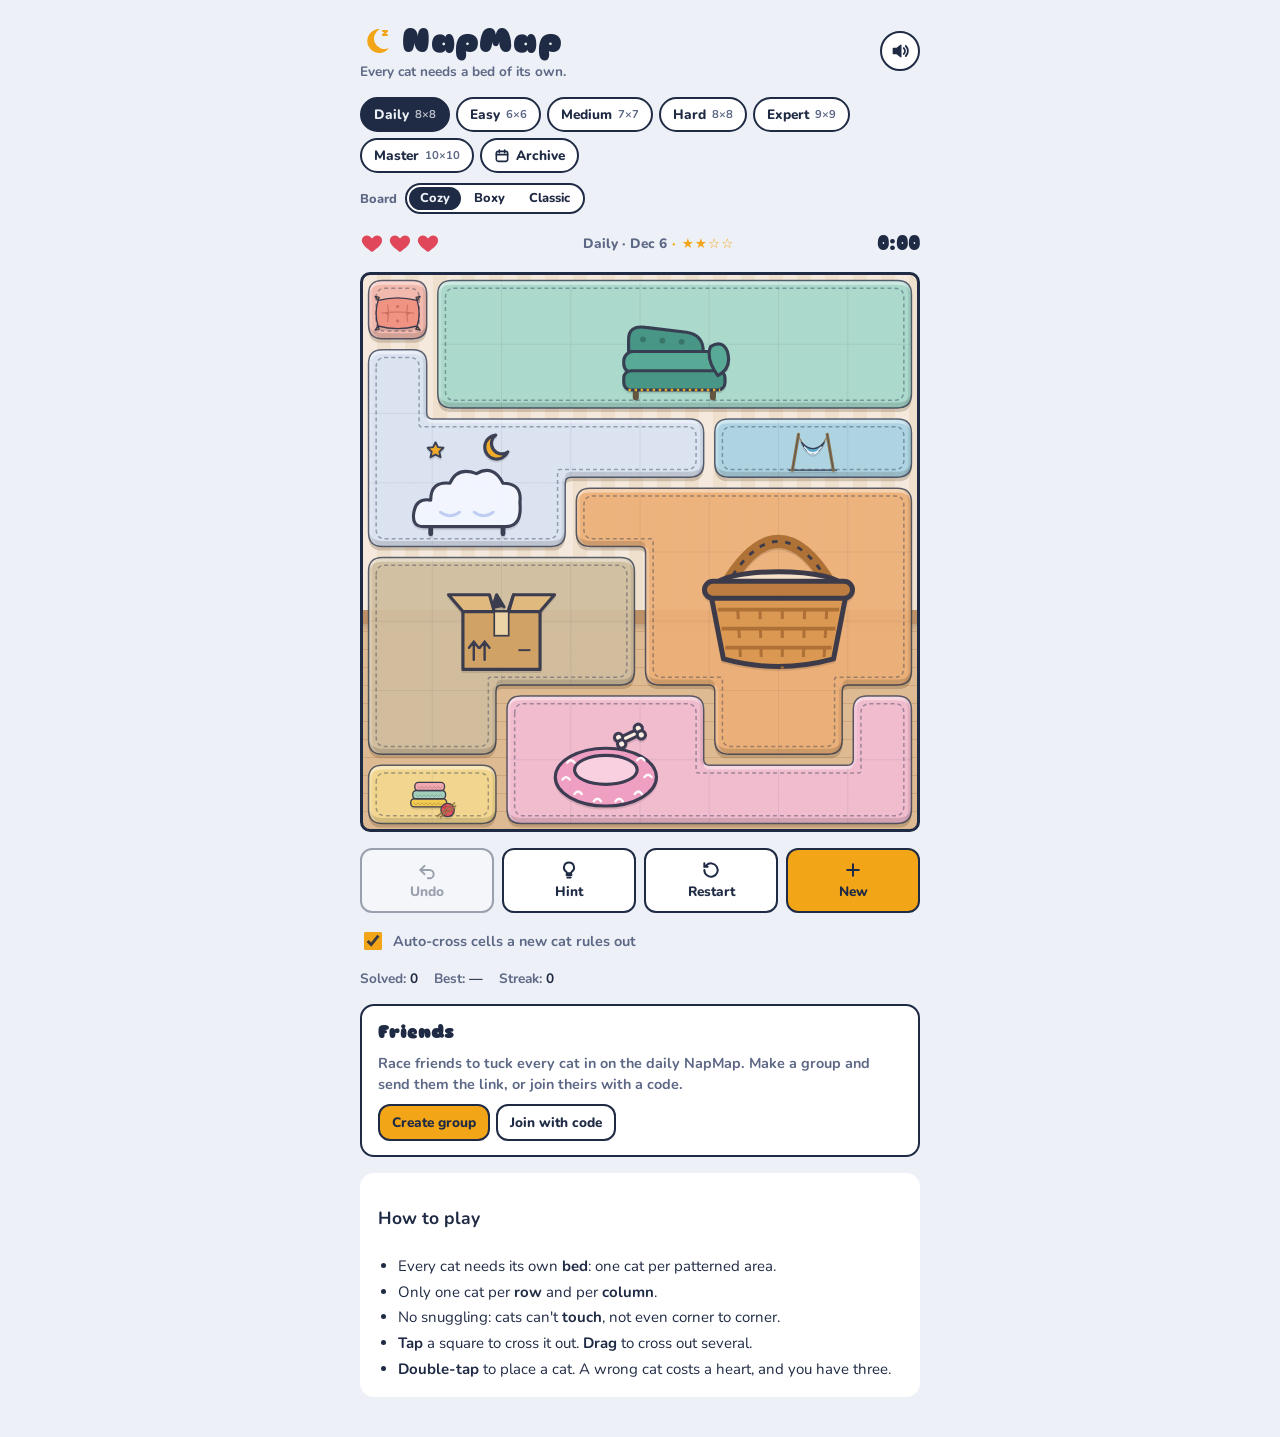
==== commit 61c9c22c: "Board styles: Cozy room (default), Boxy room and Classic - js/generator-shaped.js: the shaped genera" ====
--- a/index.html
+++ b/index.html
@@ -21,6 +21,7 @@
 <link rel="stylesheet" href="css/leaderboard.css">
 <link rel="stylesheet" href="css/cats.css">
 <link rel="stylesheet" href="css/difficulty.css">
+<link rel="stylesheet" href="css/room.css">
 </head>
 <body>
 <svg width="0" height="0" style="position:absolute" aria-hidden="true">
@@ -73,7 +74,7 @@
   <symbol id="sun" viewBox="0 0 32 32"><circle cx="16" cy="16" r="7" fill="currentColor"/><g stroke="currentColor" stroke-width="3" stroke-linecap="round"><path d="M16 2v4M16 26v4M2 16h4M26 16h4M6 6l2.8 2.8M23.2 23.2 26 26M6 26l2.8-2.8M23.2 8.8 26 6"/></g></symbol>
 </svg>
 
-<main class="wrap">
+<div class="wrap">
   <header>
     <div>
       <h1><svg class="moon"><use href="#moon"/></svg>NapMap</h1>
@@ -92,8 +93,18 @@
     <button type="button" class="arc-chip" id="archive-btn" aria-haspopup="dialog"><svg viewBox="0 0 24 24" fill="none" stroke="currentColor" stroke-width="2.4" stroke-linecap="round" aria-hidden="true"><rect x="3.5" y="5" width="17" height="15" rx="3"/><path d="M3.5 10h17M8 3v4M16 3v4"/></svg>Archive</button>
   </div>
 
+  <div class="styles-row">
+    <span class="seg-label" id="style-label">Board</span>
+    <div class="seg" role="radiogroup" aria-labelledby="style-label">
+      <button type="button" class="seg-btn" role="radio" data-style="cozy" aria-checked="true" title="Cozy room: furniture-shaped beds with a little give">Cozy</button>
+      <button type="button" class="seg-btn" role="radio" data-style="boxy" aria-checked="false" title="Boxy room: beds as rectangular as the puzzle allows">Boxy</button>
+      <button type="button" class="seg-btn" role="radio" data-style="classic" aria-checked="false" title="Classic: free-form quilted beds">Classic</button>
+    </div>
+    <span class="seg-note" id="style-note"></span>
+  </div>
+
   <div class="status">
-    <div class="hearts" id="hearts" role="img" aria-label="Lives left"></div>
+    <div class="hearts" id="hearts" aria-label="Lives left"></div>
     <div class="label" id="label"></div>
     <div class="timer" id="timer">0:00</div>
   </div>
@@ -125,7 +136,7 @@
   <section id="friends"></section>
 
   <section class="rules">
-    <h2>How to play</h2>
+    <h3>How to play</h3>
     <ul>
       <li>Every cat needs its own <b>bed</b>: one cat per patterned area.</li>
       <li>Only one cat per <b>row</b> and per <b>column</b>.</li>
@@ -134,9 +145,10 @@
       <li><b>Double-tap</b> to place a cat. A wrong cat costs a heart, and you have three.</li>
     </ul>
   </section>
-</main>
+</div>
 
 <script src="js/generator.js"></script>
+<script src="js/generator-shaped.js"></script>
 <script src="js/difficulty.js"></script>
 <script src="js/game.js"></script>
 <script src="js/furniture.js"></script>
--- a/css/room.css
+++ b/css/room.css
@@ -0,0 +1,58 @@
+/* NapMap board styles: the "room" look for Cozy and Boxy boards (.board.room, set by js/game.js).
+   Behind the board: a striped wallpaper upper part, a skirting board and a wood floor lower part. js/furniture.js
+   draws each area as one rounded block in its bed color (.room-layer), with padded edges and stitching on the
+   block's own edge, and stands the furniture on the bottom of the block's largest rectangle. Cells stay transparent
+   on top for input, X marks and cats. Classic boards keep the look in style.css and furniture.css. */
+:root{--wall:#F4E9DC;--wall2:#EFE0CE;--floor:#DDBA92;--floor2:#CFA77A;--skirt:#BC9168;--block-mix:92%;
+  --rm-shade:rgba(70,40,12,.2);--rm-edge:rgba(31,42,68,.7)}
+@media (prefers-color-scheme: dark){:root:not([data-theme="light"]){--wall:#283048;--wall2:#242B42;--floor:#3A3242;--floor2:#322B3A;
+  --skirt:#4A3F55;--block-mix:94%;--rm-shade:rgba(0,0,0,.38);--rm-edge:rgba(6,9,18,.9)}}
+:root[data-theme="dark"]{--wall:#283048;--wall2:#242B42;--floor:#3A3242;--floor2:#322B3A;
+  --skirt:#4A3F55;--block-mix:94%;--rm-shade:rgba(0,0,0,.38);--rm-edge:rgba(6,9,18,.9)}
+
+/* the room: wall above the 62% line, skirting, floorboards below */
+.board.room{background:
+  linear-gradient(to bottom,transparent 60.5%,var(--skirt) 60.5%,var(--skirt) 63%,rgba(0,0,0,.12) 63%,transparent 64.5%),
+  repeating-linear-gradient(90deg,var(--wall) 0 14px,var(--wall2) 14px 28px) top/100% 61% no-repeat,
+  repeating-linear-gradient(0deg,var(--floor) 0 17px,var(--floor2) 17px 18px) bottom/100% 39% no-repeat,
+  var(--floor)}
+
+/* cells: transparent hit targets; the block underneath carries the color, padding and stitching */
+.board.room .cell[data-bed]{background:none;box-shadow:none;border-radius:0!important}
+.board.room .cell[data-bed]::before{display:none}
+
+.room-layer{position:absolute;inset:0;z-index:0;pointer-events:none}
+.room-layer svg{display:block;width:100%;height:100%;overflow:visible}
+.rm-fill{fill:color-mix(in srgb,var(--bed) var(--block-mix),transparent)}
+.rm-shadow{fill:var(--rm-shade)}
+.rm-edge{fill:none;stroke:var(--rm-edge);stroke-width:1.5px;vector-effect:non-scaling-stroke;stroke-linejoin:round}
+.rm-seam{fill:none;stroke:var(--seam);stroke-width:.5px;vector-effect:non-scaling-stroke}
+.rm-stitch{fill:none;stroke:var(--stitch);stroke-width:1.5px;stroke-dasharray:4 3;vector-effect:non-scaling-stroke;stroke-linejoin:round}
+.rm-hi{fill:rgba(255,255,255,.38)}.rm-hi2{fill:rgba(255,255,255,.2)}
+.rm-lo{fill:rgba(0,0,0,.13)}.rm-lo2{fill:rgba(0,0,0,.07)}
+@media (prefers-color-scheme: dark){:root:not([data-theme="light"]) .rm-hi{fill:rgba(255,255,255,.2)}:root:not([data-theme="light"]) .rm-hi2{fill:rgba(255,255,255,.1)}}
+:root[data-theme="dark"] .rm-hi{fill:rgba(255,255,255,.2)}:root[data-theme="dark"] .rm-hi2{fill:rgba(255,255,255,.1)}
+.rm-blk[data-bed="0"]{--bed:var(--r0)}.rm-blk[data-bed="1"]{--bed:var(--r1)}.rm-blk[data-bed="2"]{--bed:var(--r2)}
+.rm-blk[data-bed="3"]{--bed:var(--r3)}.rm-blk[data-bed="4"]{--bed:var(--r4)}.rm-blk[data-bed="5"]{--bed:var(--r5)}
+.rm-blk[data-bed="6"]{--bed:var(--r6)}.rm-blk[data-bed="7"]{--bed:var(--r7)}.rm-blk[data-bed="8"]{--bed:var(--r8)}
+.rm-blk[data-bed="9"]{--bed:var(--r9)}
+
+/* furniture stands on the block's floor: full box, bottom-anchored by preserveAspectRatio xMidYMax meet */
+.board.room .furn svg{inset:0;width:100%;height:100%;opacity:.9}
+@media (prefers-color-scheme: dark){:root:not([data-theme="light"]) .board.room .furn svg{opacity:.78}}
+:root[data-theme="dark"] .board.room .furn svg{opacity:.78}
+
+/* X marks get a slightly stronger halo over the busier room art */
+.board.room .cell .x{opacity:.85}
+
+/* ---------- board style picker (segmented control under the mode chips) ---------- */
+.styles-row{display:flex;align-items:center;gap:8px;margin-top:-6px;flex-wrap:wrap}
+.seg-label{font-weight:800;font-size:.8rem;color:var(--muted)}
+.seg{display:inline-flex;border:2px solid var(--ink);border-radius:999px;background:var(--surface);padding:2px;gap:2px}
+.seg-btn{font:inherit;font-weight:800;font-size:.8rem;border:0;background:transparent;color:var(--ink);border-radius:999px;
+  padding:4px 11px;cursor:pointer;line-height:1.2}
+.seg-btn[aria-checked="true"]{background:var(--ink);color:var(--bg)}
+.seg-btn:focus-visible{outline:3px solid var(--sun);outline-offset:1px}
+.seg-btn:active{transform:translateY(1px)}
+.seg-note{font-weight:700;font-size:.78rem;color:var(--muted)}
+.seg-note:empty{display:none}
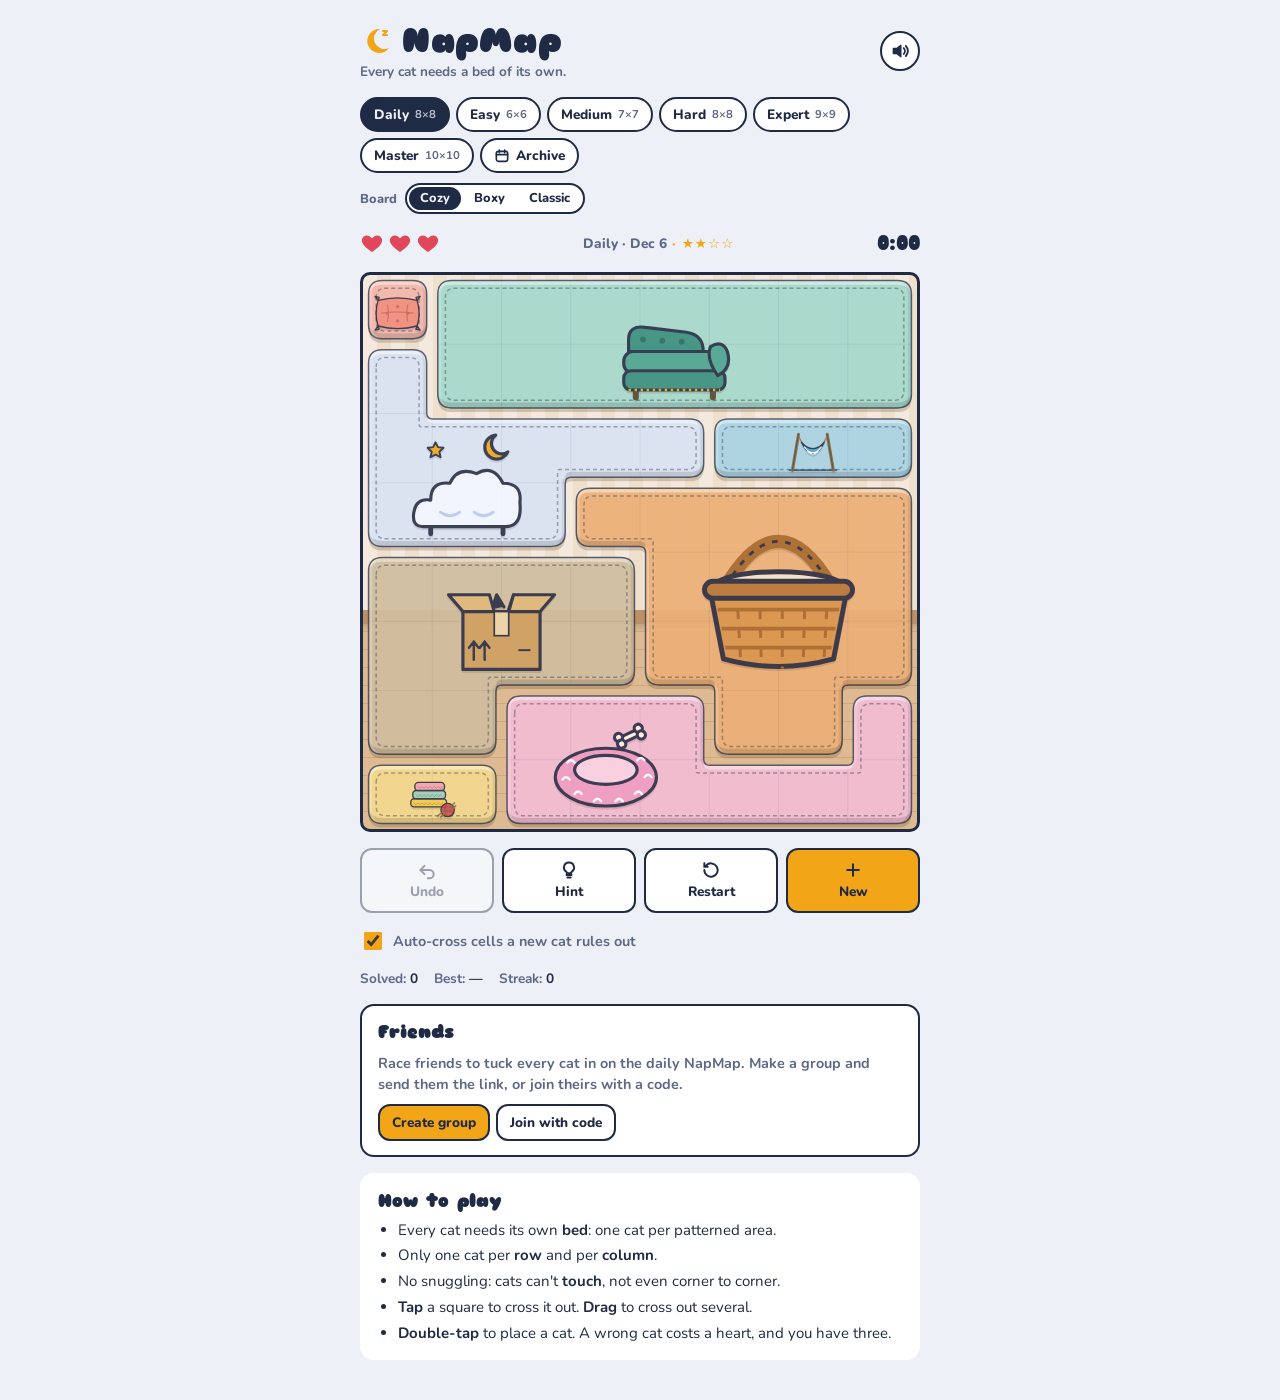
==== commit 0db7115d: "Merge main into styles (QA fixes, hint highlight, leaderboard on) Kept both sides: row elements arou" ====
--- a/index.html
+++ b/index.html
@@ -74,7 +74,7 @@
   <symbol id="sun" viewBox="0 0 32 32"><circle cx="16" cy="16" r="7" fill="currentColor"/><g stroke="currentColor" stroke-width="3" stroke-linecap="round"><path d="M16 2v4M16 26v4M2 16h4M26 16h4M6 6l2.8 2.8M23.2 23.2 26 26M6 26l2.8-2.8M23.2 8.8 26 6"/></g></symbol>
 </svg>
 
-<div class="wrap">
+<main class="wrap">
   <header>
     <div>
       <h1><svg class="moon"><use href="#moon"/></svg>NapMap</h1>
@@ -104,7 +104,7 @@
   </div>
 
   <div class="status">
-    <div class="hearts" id="hearts" aria-label="Lives left"></div>
+    <div class="hearts" id="hearts" role="img" aria-label="Lives left"></div>
     <div class="label" id="label"></div>
     <div class="timer" id="timer">0:00</div>
   </div>
@@ -136,7 +136,7 @@
   <section id="friends"></section>
 
   <section class="rules">
-    <h3>How to play</h3>
+    <h2>How to play</h2>
     <ul>
       <li>Every cat needs its own <b>bed</b>: one cat per patterned area.</li>
       <li>Only one cat per <b>row</b> and per <b>column</b>.</li>
@@ -145,7 +145,7 @@
       <li><b>Double-tap</b> to place a cat. A wrong cat costs a heart, and you have three.</li>
     </ul>
   </section>
-</div>
+</main>
 
 <script src="js/generator.js"></script>
 <script src="js/generator-shaped.js"></script>
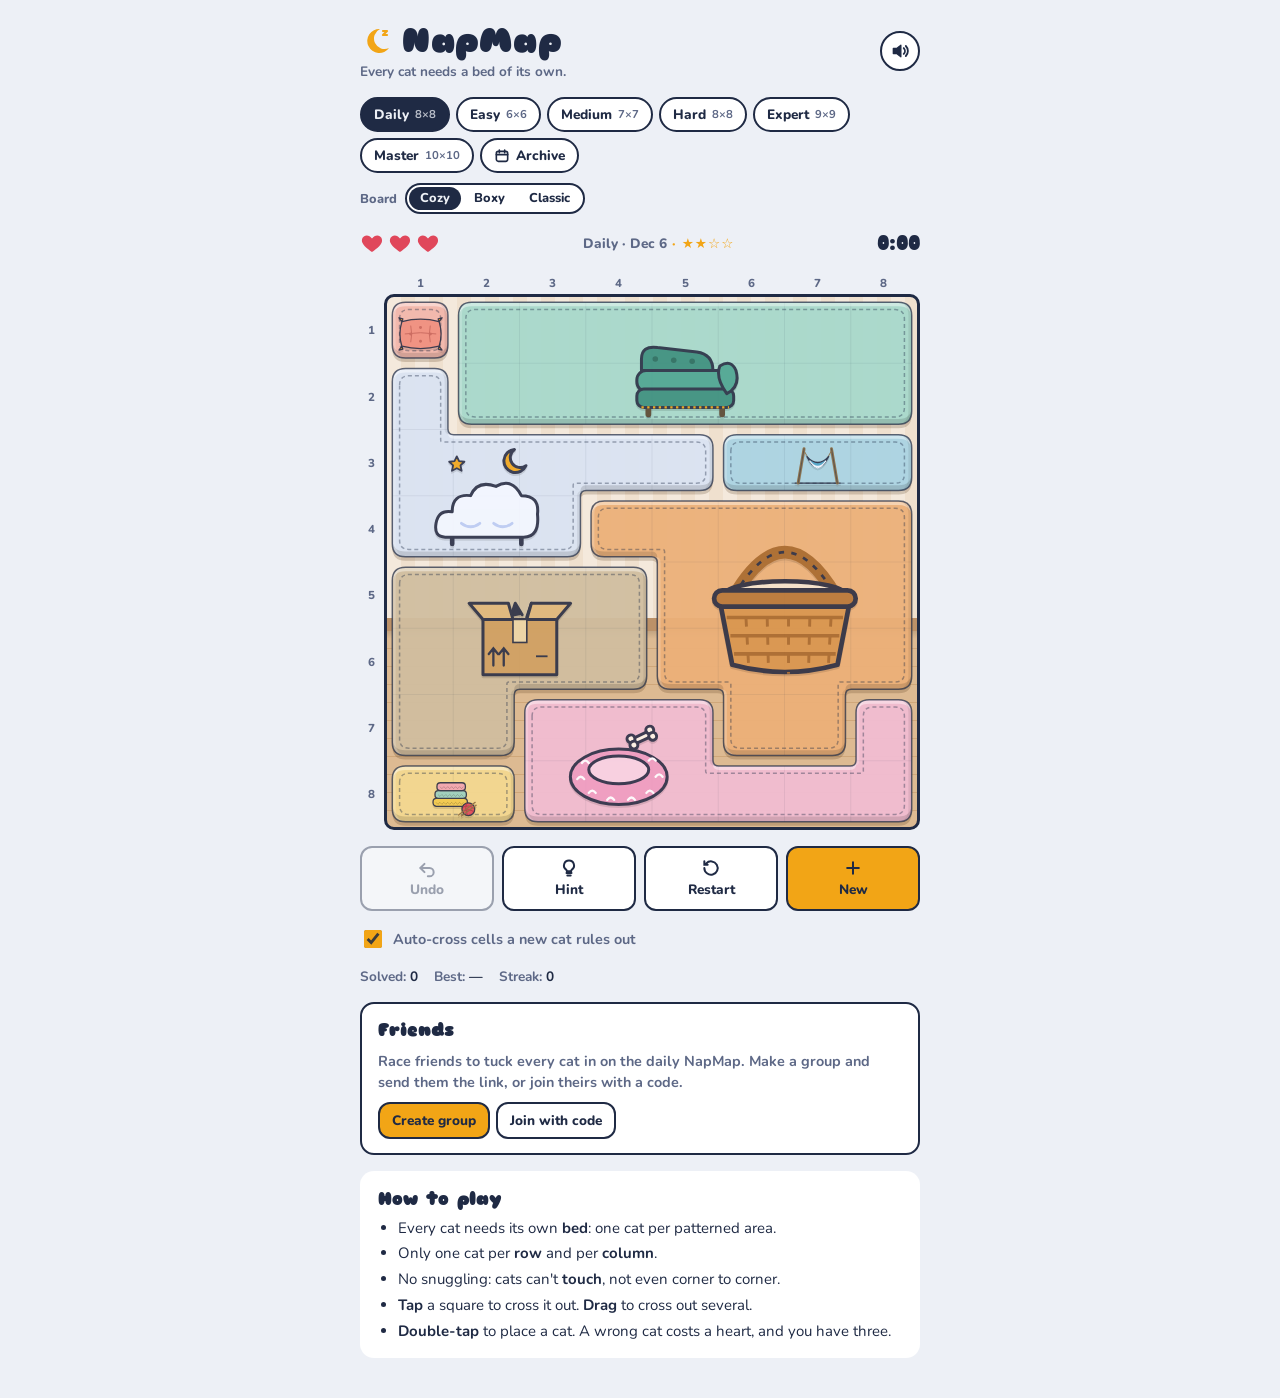
==== commit 885a199f: "Hints: two highlight colors and row/column numbers Blue marks what a hint's reasoning starts from an" ====
--- a/index.html
+++ b/index.html
@@ -109,9 +109,13 @@
     <div class="timer" id="timer">0:00</div>
   </div>
 
-  <div class="board-wrap">
-    <div class="board" id="board" role="grid" aria-label="Puzzle board"></div>
-    <div class="overlay" id="overlay" hidden></div>
+  <div class="board-frame">
+    <div class="axis axis-cols" id="axis-cols" aria-hidden="true"></div>
+    <div class="axis axis-rows" id="axis-rows" aria-hidden="true"></div>
+    <div class="board-wrap">
+      <div class="board" id="board" role="grid" aria-label="Puzzle board"></div>
+      <div class="overlay" id="overlay" hidden></div>
+    </div>
   </div>
 
   <div class="hint-live" aria-live="polite">
--- a/css/difficulty.css
+++ b/css/difficulty.css
@@ -17,12 +17,29 @@
 .hint-close:focus-visible{outline:3px solid var(--sun);outline-offset:1px}
 @keyframes hint-in{from{opacity:0;transform:translateY(-4px)}to{opacity:1;transform:none}}
 
-/* cells of the row, column or bed a hint talks about: a soft sunny wash that fades out */
-.cell.hint-zone::after{content:"";position:absolute;inset:0;z-index:3;pointer-events:none;
-  background:color-mix(in srgb,var(--sun) 30%,transparent);box-shadow:inset 0 0 0 2px color-mix(in srgb,var(--sun) 80%,transparent);
+/* hint highlights in two colors: blue = what the reasoning starts from, gold = what it rules on */
+:root{--why:#2F6FD0;--why-ink:#1E4F9E}
+@media (prefers-color-scheme: dark){:root:not([data-theme="light"]){--why:#6FA8FF;--why-ink:#A9CBFF}}
+:root[data-theme="dark"]{--why:#6FA8FF;--why-ink:#A9CBFF}
+.cell.hint-why::after,.cell.hint-so::after,.cell.hint-zone::after{content:"";position:absolute;inset:0;z-index:3;pointer-events:none;
   animation:hint-zone 1.6s ease-in-out infinite alternate}
-@keyframes hint-zone{from{opacity:1}to{opacity:.55}}
+.cell.hint-why::after{background:color-mix(in srgb,var(--why) 26%,transparent);box-shadow:inset 0 0 0 2px color-mix(in srgb,var(--why) 85%,transparent)}
+.cell.hint-so::after,.cell.hint-zone::after{background:color-mix(in srgb,var(--sun) 40%,transparent);box-shadow:inset 0 0 0 2.5px var(--sun)}
+@keyframes hint-zone{from{opacity:1}to{opacity:.6}}
+.hint-bubble .why,.hint-bubble .so{border-radius:5px;padding:0 3px;box-decoration-break:clone;-webkit-box-decoration-break:clone}
+.hint-bubble .why{background:color-mix(in srgb,var(--why) 18%,transparent);color:var(--why-ink);box-shadow:inset 0 -2px 0 var(--why)}
+.hint-bubble .so{background:color-mix(in srgb,var(--sun) 22%,transparent);box-shadow:inset 0 -2px 0 var(--sun)}
 .cell.hint-keep,.cell.hint-keep[data-bed]{box-shadow:inset 0 0 0 4px var(--sun)}
 
 .label .stars{color:var(--sun);letter-spacing:1px;white-space:nowrap;cursor:help;font-weight:800}
-@media (prefers-reduced-motion:reduce){.hint-bubble{animation:none}.cell.hint-zone::after{animation:none;opacity:.8}}
+@media (prefers-reduced-motion:reduce){.hint-bubble{animation:none}.cell.hint-why::after,.cell.hint-so::after,.cell.hint-zone::after{animation:none;opacity:.85}}
+
+/* axis numbers around the board (rows on the left, columns on top) */
+.board-frame{display:grid;grid-template-columns:20px minmax(0,1fr);grid-template-rows:20px auto;gap:2px 4px}
+.board-frame .board-wrap{grid-column:2;grid-row:2}
+.axis{display:grid;font-weight:800;font-size:.72rem;color:var(--muted);font-variant-numeric:tabular-nums;user-select:none}
+.axis-cols{grid-column:2;grid-row:1;padding:0 3px;align-items:end}
+.axis-rows{grid-column:1;grid-row:2;padding:3px 0;justify-items:end}
+.axis span{display:grid;place-items:center;border-radius:6px;min-width:18px;min-height:18px;transition:background .15s,color .15s}
+.axis span.why{background:var(--why);color:#fff}
+.axis span.so{background:var(--sun);color:#1F2A44}
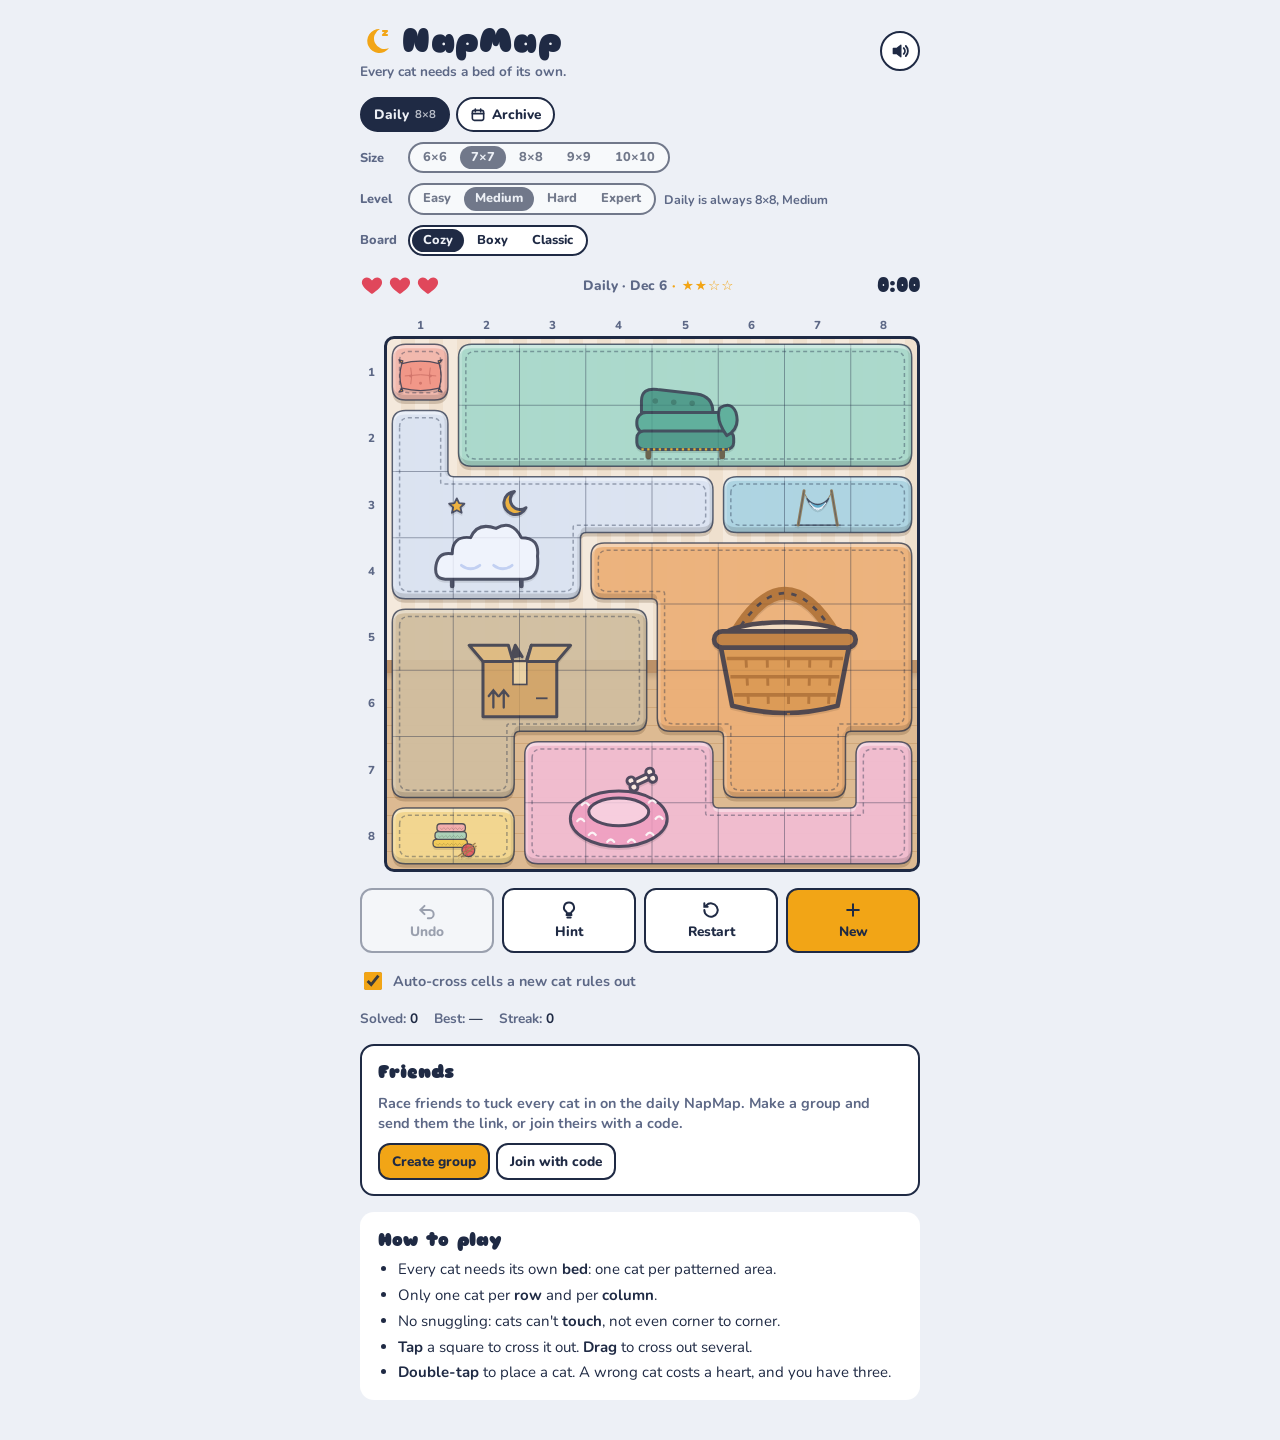
==== commit a4ff5d07: "Separate board size (6-10) from difficulty (Easy to Expert); Daily stays 8x8 Medium Co-Authored-By: " ====
--- a/index.html
+++ b/index.html
@@ -21,6 +21,8 @@
 <link rel="stylesheet" href="css/leaderboard.css">
 <link rel="stylesheet" href="css/cats.css">
 <link rel="stylesheet" href="css/difficulty.css">
+<link rel="stylesheet" href="css/claimed.css">
+<link rel="stylesheet" href="css/xanim.css">
 <link rel="stylesheet" href="css/room.css">
 </head>
 <body>
@@ -83,14 +85,31 @@
     <button class="sp-mute" id="sound" type="button" aria-label="Sound" aria-pressed="true"></button>
   </header>
 
-  <div class="modes" role="group" aria-label="Puzzle size">
+  <div class="modes" role="group" aria-label="Puzzle of the day and archive">
     <button class="chip" data-mode="daily" id="m-daily">Daily <small>8×8</small></button>
-    <button class="chip" data-mode="6" id="m-6">Easy <small>6×6</small></button>
-    <button class="chip" data-mode="7" id="m-7">Medium <small>7×7</small></button>
-    <button class="chip" data-mode="8" id="m-8">Hard <small>8×8</small></button>
-    <button class="chip" data-mode="9" id="m-9">Expert <small>9×9</small></button>
-    <button class="chip" data-mode="10" id="m-10">Master <small>10×10</small></button>
     <button type="button" class="arc-chip" id="archive-btn" aria-haspopup="dialog"><svg viewBox="0 0 24 24" fill="none" stroke="currentColor" stroke-width="2.4" stroke-linecap="round" aria-hidden="true"><rect x="3.5" y="5" width="17" height="15" rx="3"/><path d="M3.5 10h17M8 3v4M16 3v4"/></svg>Archive</button>
+  </div>
+
+  <div class="styles-row" id="size-row">
+    <span class="seg-label" id="size-label">Size</span>
+    <div class="seg" role="radiogroup" aria-labelledby="size-label">
+      <button type="button" class="seg-btn" role="radio" data-size="6" aria-checked="false">6×6</button>
+      <button type="button" class="seg-btn" role="radio" data-size="7" aria-checked="false">7×7</button>
+      <button type="button" class="seg-btn" role="radio" data-size="8" aria-checked="false">8×8</button>
+      <button type="button" class="seg-btn" role="radio" data-size="9" aria-checked="false">9×9</button>
+      <button type="button" class="seg-btn" role="radio" data-size="10" aria-checked="false">10×10</button>
+    </div>
+  </div>
+
+  <div class="styles-row" id="level-row">
+    <span class="seg-label" id="level-label">Level</span>
+    <div class="seg" role="radiogroup" aria-labelledby="level-label">
+      <button type="button" class="seg-btn" role="radio" data-level="easy" aria-checked="false" title="Easy: 1-2 stars, forced cats and simple lines">Easy</button>
+      <button type="button" class="seg-btn" role="radio" data-level="medium" aria-checked="false" title="Medium: 2-3 stars, adds squeezes">Medium</button>
+      <button type="button" class="seg-btn" role="radio" data-level="hard" aria-checked="false" title="Hard: 3-4 stars">Hard</button>
+      <button type="button" class="seg-btn" role="radio" data-level="expert" aria-checked="false" title="Expert: 4 stars, needs grouped areas">Expert</button>
+    </div>
+    <span class="seg-note" id="level-note"></span>
   </div>
 
   <div class="styles-row">
--- a/css/style.css
+++ b/css/style.css
@@ -4,7 +4,7 @@
   --sun:#F2A516; --heart:#E0475B; --soft:#DCE2EE; --focus:#9A5B00;
   --r0:#F6B9AE; --r1:#F7DC93; --r2:#BFDDA8; --r3:#EFB27A; --r4:#ACD6E6;
   --r5:#D3C0A2; --r6:#F5BFD6; --r7:#D3C4F0; --r8:#DDE6F7; --r9:#A9DCCF;
-  --pat:rgba(31,42,68,.13); --pat2:rgba(255,255,255,.55); --seam:rgba(31,42,68,.14); --stitch:rgba(31,42,68,.38);
+  --pat:rgba(31,42,68,.13); --pat2:rgba(255,255,255,.55); --seam:rgba(31,42,68,.4); --stitch:rgba(31,42,68,.38);
   --display:"Sniglet","Trebuchet MS",system-ui,sans-serif;
   --body:"Nunito",system-ui,-apple-system,"Segoe UI",sans-serif;
 }
@@ -13,13 +13,13 @@
   --sun:#F5B53A; --heart:#F06A7C; --soft:#2A3349; --focus:#F5B53A;
   --r0:#B56D63; --r1:#B79A4E; --r2:#789D63; --r3:#A87444; --r4:#5F93A6;
   --r5:#8C7A60; --r6:#AE7493; --r7:#8A7AB5; --r8:#5C6A88; --r9:#5E9E8E;
-  --pat:rgba(11,15,26,.22); --pat2:rgba(255,255,255,.16); --seam:rgba(11,15,26,.3); --stitch:rgba(255,255,255,.4); color-scheme:dark}}
+  --pat:rgba(11,15,26,.22); --pat2:rgba(255,255,255,.16); --seam:rgba(11,15,26,.6); --stitch:rgba(255,255,255,.4); color-scheme:dark}}
 :root[data-theme="dark"]{
   --bg:#141A2A; --surface:#1E2639; --ink:#EEF1F8; --muted:#A3ADC6; --line:#0B0F1A;
   --sun:#F5B53A; --heart:#F06A7C; --soft:#2A3349; --focus:#F5B53A;
   --r0:#B56D63; --r1:#B79A4E; --r2:#789D63; --r3:#A87444; --r4:#5F93A6;
   --r5:#8C7A60; --r6:#AE7493; --r7:#8A7AB5; --r8:#5C6A88; --r9:#5E9E8E;
-  --pat:rgba(11,15,26,.22); --pat2:rgba(255,255,255,.16); --seam:rgba(11,15,26,.3); --stitch:rgba(255,255,255,.4); color-scheme:dark}
+  --pat:rgba(11,15,26,.22); --pat2:rgba(255,255,255,.16); --seam:rgba(11,15,26,.6); --stitch:rgba(255,255,255,.4); color-scheme:dark}
 *{box-sizing:border-box}
 [hidden]{display:none!important}
 html{-webkit-text-size-adjust:100%;touch-action:manipulation} /* no iOS double-tap zoom on quick Undo/Hint taps; pinch zoom still works */
--- a/css/furniture.css
+++ b/css/furniture.css
@@ -18,6 +18,14 @@
 .board{position:relative;isolation:isolate}
 .cell svg{z-index:2}
 .furn{position:absolute;z-index:1;pointer-events:none;overflow:hidden}
-.furn svg{position:absolute;inset:6%;width:88%;height:88%;overflow:visible;opacity:.82;filter:drop-shadow(0 2px 0 rgba(0,0,0,.12))}
-@media (prefers-color-scheme: dark){:root:not([data-theme="light"]) .furn svg{opacity:.7}}
-:root[data-theme="dark"] .furn svg{opacity:.7}
+.furn svg{position:absolute;inset:6%;width:88%;height:88%;overflow:visible;opacity:.72;filter:drop-shadow(0 2px 0 rgba(0,0,0,.12))}
+@media (prefers-color-scheme: dark){:root:not([data-theme="light"]) .furn svg{opacity:.6}}
+:root[data-theme="dark"] .furn svg{opacity:.6}
+
+/* each piece of furniture sits in a full-board layer masked to its own area, so it can move without ever showing in another */
+.furn-clip{position:absolute;inset:0;z-index:1;pointer-events:none;-webkit-mask-size:100% 100%;mask-size:100% 100%;-webkit-mask-repeat:no-repeat;mask-repeat:no-repeat}
+.furn-clip .furn{z-index:auto}
+/* once its cat has curled up the furniture slowly shrinks to about 2x2 cells and slides in behind the sleeper (js/furniture.js) */
+.furn{transition:left .5s ease,top .5s ease,width .5s ease,height .5s ease}
+.furn.nap{transition:left 2s cubic-bezier(.45,0,.25,1) .4s,top 2s cubic-bezier(.45,0,.25,1) .4s,width 2s cubic-bezier(.45,0,.25,1) .4s,height 2s cubic-bezier(.45,0,.25,1) .4s}
+@media (prefers-reduced-motion:reduce){.furn,.furn.nap{transition:none}}
--- a/css/cats.css
+++ b/css/cats.css
@@ -32,22 +32,69 @@
 .arc-cat{overflow:visible}
 
 /* ---------- walk-in (js/cats.js) ---------- */
-/* the curled cat waits hidden while its walker trots over; dropping the class replays the settle-in squash */
+/* the curled cat waits hidden while its walker strolls over; dropping the class replays the settle-in squash */
 .cell.cat-arriving svg{opacity:0;animation:none}
-.cat-walk-layer{position:absolute;inset:0;pointer-events:none;overflow:hidden;border-radius:10px;z-index:2}
-.cat-walker{position:absolute;left:0;top:0;will-change:transform,opacity;
+/* the walker lives inside #board: z-index 1 just before the first .furn while it is behind the furniture
+   (above the room blocks and cell fabric, under the art), then z-index 3 above cats, marks and art */
+.cat-walker{position:absolute;left:0;top:0;z-index:3;transform-origin:50% 86.5%;pointer-events:none;will-change:transform,opacity;
   filter:drop-shadow(0 0 1.2px rgba(255,255,255,.95)) drop-shadow(0 0 2.4px rgba(255,255,255,.6)) drop-shadow(0 1px 0 rgba(43,47,69,.18))}
+.cat-walker.behind{z-index:1}
+/* the furniture hides the cat properly while it is behind (the art is normally a little see-through) */
+.furn.cat-behind svg{opacity:1!important}
 .cw-face,.cw{display:block;width:100%;height:100%}
 .cw{overflow:visible}
-.cw .leg{transform-box:fill-box;transform-origin:50% 10%}
-.cw .leg.far{filter:brightness(.82)}
-.cw.walking .leg{animation:cw-leg .22s linear infinite alternate}
-/* trot: diagonal pairs (far front + near hind) swing together */
-.cw.walking .leg:nth-of-type(2),.cw.walking .leg:nth-of-type(4){animation-direction:alternate-reverse}
-.cw.walking .bodyg{animation:cw-bob .11s ease-in-out infinite alternate}
-@keyframes cw-leg{from{transform:rotate(26deg)}to{transform:rotate(-26deg)}}
-@keyframes cw-bob{from{transform:translateY(0)}to{transform:translateY(-1.6px)}}
+.cw .pw,.cw .ps{transition:opacity .12s linear}
+.cw .leg{transform-box:fill-box;transform-origin:50% 12%}
+.cw .leg.f{filter:brightness(.84)}
+.cw .tail{transform-box:view-box;transform-origin:16px 27px}
+.cw .sway{transform-box:view-box;transform-origin:34px 40px}
+.cw .nod{transform-box:view-box;transform-origin:50px 27px}
+.cw .yawn{transform-box:fill-box;transform-origin:50% 20%;transform:scale(var(--yawn,0))}
+/* a slow four-beat walk: each leg a quarter cycle apart (hind, fore, hind, fore), gentle sway, lazy tail swish */
+.cw.walking .leg{animation:cw-leg calc(.96s / var(--sp,1)) ease-in-out infinite}
+.cw.walking .leg.lh{animation-delay:0s}.cw.walking .leg.lf{animation-delay:calc(-.24s / var(--sp,1))}
+.cw.walking .leg.rh{animation-delay:calc(-.48s / var(--sp,1))}.cw.walking .leg.rf{animation-delay:calc(-.72s / var(--sp,1))}
+.cw.walking .sway{animation:cw-sway calc(.48s / var(--sp,1)) ease-in-out infinite alternate}
+.cw.walking .nod{animation:cw-nod calc(.96s / var(--sp,1)) ease-in-out infinite}
+.cw .tail{animation:cw-tail 1.6s ease-in-out infinite alternate}
+@keyframes cw-leg{0%,100%{transform:rotate(20deg)}50%{transform:rotate(-20deg)}}
+@keyframes cw-sway{from{transform:translateY(0) rotate(-1deg)}to{transform:translateY(-1.2px) rotate(1deg)}}
+@keyframes cw-nod{0%,100%{transform:rotate(0)}50%{transform:rotate(3deg)}}
+@keyframes cw-tail{from{transform:rotate(-7deg)}to{transform:rotate(9deg)}}
 @media (prefers-color-scheme: dark){:root:not([data-theme="light"]) .cat-walker{
   filter:drop-shadow(0 0 1.2px rgba(255,255,255,.8)) drop-shadow(0 0 2.6px rgba(238,241,248,.45))}}
 :root[data-theme="dark"] .cat-walker{filter:drop-shadow(0 0 1.2px rgba(255,255,255,.8)) drop-shadow(0 0 2.6px rgba(238,241,248,.45))}
-@media (prefers-reduced-motion:reduce){.cat-walk-layer{display:none}.cell.cat-arriving svg{opacity:1}}
+@media (prefers-reduced-motion:reduce){.cat-walker{display:none}.cell.cat-arriving svg{opacity:1}}
+
+/* ---------- win finale (js/cats.js): card jiggle, then zoomies ---------- */
+/* when the jiggle starts the card melts to half strength so the runners show through; the button stays solid */
+.card{transition:background-color 1.3s ease,border-color 1.3s ease,box-shadow 1.3s ease}
+.card > *{transition:opacity 1.3s ease}
+.card.card-dim{background-color:color-mix(in srgb,var(--surface) 50%,transparent);border-color:color-mix(in srgb,var(--ink) 50%,transparent);
+  box-shadow:6px 6px 0 color-mix(in srgb,var(--ink) 50%,transparent)}
+.card.card-dim > :not(.row){opacity:.5}
+.overlay .card{position:relative;z-index:1}
+.card.card-jiggle{animation:card-jiggle .32s cubic-bezier(.3,.6,.4,1)}
+@keyframes card-jiggle{
+  0%{transform:none}
+  12%{transform:translateY(-6px) rotate(-3.2deg) scale(1.02)}
+  28%{transform:translateY(1px) rotate(2.6deg)}
+  44%{transform:translateY(-2px) rotate(-1.8deg)}
+  60%{transform:rotate(1.1deg)}
+  76%{transform:rotate(-.5deg)}
+  100%{transform:none}}
+.zoom-layer{position:absolute;inset:0;pointer-events:none;overflow:hidden;border-radius:10px;z-index:0}
+.zoom-layer .cat-walker{z-index:auto}
+.cell.zoomed svg:not(.x){opacity:0;transition:opacity .12s}
+/* awake: ears perk up, eyes wide */
+.cw .eye-w{display:none}
+.cw.zoomy .eye-w{display:inline}.cw.zoomy .eye-c{display:none}
+.cw.zoomy .tail{animation:cw-tail .18s ease-in-out infinite alternate}
+.cw.running .leg{animation:cw-run .16s linear infinite}
+.cw.running .leg.lh,.cw.running .leg.rf{animation-delay:-.08s}
+.cw.running .sway{animation:cw-sway .08s ease-in-out infinite alternate}
+@keyframes cw-run{0%,100%{transform:rotate(42deg)}50%{transform:rotate(-42deg)}}
+.zoom-dust{position:absolute;width:9px;height:9px;margin:-7px 0 0 -4.5px;border-radius:50%;pointer-events:none;box-shadow:0 0 0 1.5px rgba(43,47,69,.25);
+  background:color-mix(in srgb,var(--surface) 80%,var(--muted));opacity:.85;animation:zoom-dust .42s ease-out forwards}
+@keyframes zoom-dust{to{transform:translate(var(--dx),-6px) scale(2.2);opacity:0}}
+@media (prefers-reduced-motion:reduce){.card,.card > *{transition:none}.card.card-jiggle{animation:none}.zoom-layer{display:none}.cell.zoomed svg:not(.x){opacity:1}}
--- a/css/difficulty.css
+++ b/css/difficulty.css
@@ -43,3 +43,14 @@
 .axis span{display:grid;place-items:center;border-radius:6px;min-width:18px;min-height:18px;transition:background .15s,color .15s}
 .axis span.why{background:var(--why);color:#fff}
 .axis span.so{background:var(--sun);color:#1F2A44}
+
+/* bed names in a hint wear their bed's color; the blue or gold underline still says why or so */
+.hint-bubble .bed-name{background:var(--bedc);color:var(--ink);border-radius:5px;padding:0 3px;box-decoration-break:clone;-webkit-box-decoration-break:clone;
+  box-shadow:inset 0 0 0 1.5px color-mix(in srgb,var(--ink) 25%,transparent)}
+.hint-bubble .why .bed-name{box-shadow:inset 0 -3px 0 var(--why),inset 0 0 0 1.5px color-mix(in srgb,var(--ink) 25%,transparent)}
+.hint-bubble .so .bed-name{box-shadow:inset 0 -3px 0 var(--sun),inset 0 0 0 1.5px color-mix(in srgb,var(--ink) 25%,transparent)}
+.hint-bubble .why:has(.bed-name),.hint-bubble .so:has(.bed-name){background:none;box-shadow:none;padding:0}
+
+/* size and level rows share the board style row's look; their labels line up, and they dim while the Daily is showing */
+.styles-row .seg-label{min-width:3.1em}
+.styles-row.idle .seg{opacity:.6}
--- a/css/claimed.css
+++ b/css/claimed.css
@@ -0,0 +1,17 @@
+/* A bed that has its cat: a warm gold outline and glow around the whole area, and its furniture brightens.
+   Classic boards recolor the area's edge lines; Cozy and Boxy boards outline the block. */
+:root{--claim:#C47A00}
+@media (prefers-color-scheme: dark){:root:not([data-theme="light"]){--claim:#FFC24A}}
+:root[data-theme="dark"]{--claim:#FFC24A}
+.cell.claimed{--line:var(--claim)}
+.board:not(.room) .cell.claimed[data-bed]{box-shadow:inset 0 calc(var(--et,0)*4px) 0 var(--claim),inset calc(var(--el,0)*4px) 0 0 var(--claim),
+  inset 0 calc(var(--eb,0)*-4px) 0 var(--claim),inset calc(var(--er,0)*-4px) 0 0 var(--claim),inset 0 0 0 999px color-mix(in srgb,var(--sun) 14%,transparent)}
+.rm-blk.claimed .rm-edge{stroke:var(--claim);stroke-width:3.5px}
+.rm-blk.claimed{filter:drop-shadow(0 0 5px color-mix(in srgb,var(--sun) 75%,transparent))}
+.rm-blk.claimed .rm-fill{fill:color-mix(in srgb,var(--bed) 100%,var(--sun) 12%)}
+.furn.claimed svg{opacity:1!important}
+.just-claimed{animation:claim-pop .7s ease-out}
+.furn.just-claimed svg{animation:claim-bounce .6s ease-out}
+@keyframes claim-pop{0%{filter:drop-shadow(0 0 0 transparent)}40%{filter:drop-shadow(0 0 14px var(--sun))}100%{filter:drop-shadow(0 0 5px color-mix(in srgb,var(--sun) 75%,transparent))}}
+@keyframes claim-bounce{0%{transform:scale(1)}35%{transform:scale(1.06)}100%{transform:scale(1)}}
+@media (prefers-reduced-motion:reduce){.just-claimed,.furn.just-claimed svg{animation:none}}
--- a/css/xanim.css
+++ b/css/xanim.css
@@ -0,0 +1,12 @@
+/* Crossing out a square by hand: little white dots fade in, mostly near the corners, then snap together into the X.
+   Slow fade (~0.4s), sudden snap (~0.1s), then the X takes over and the dots vanish. */
+.xd{position:absolute;z-index:2;width:9%;aspect-ratio:1;border-radius:50%;background:#fff;pointer-events:none;
+  box-shadow:0 0 0 1px rgba(31,42,68,.22),0 0 3px rgba(31,42,68,.25);
+  left:calc(var(--sx)*1%);top:calc(var(--sy)*1%);transform:translate(-50%,-50%);opacity:0;
+  animation:xd-fade .42s ease-in var(--d) forwards,xd-snap .1s cubic-bezier(.75,0,1,.5) calc(.44s + var(--d)) forwards,xd-out .1s linear calc(.58s + var(--d)) forwards}
+@keyframes xd-fade{to{opacity:.95}}
+@keyframes xd-snap{to{left:calc(var(--tx)*1%);top:calc(var(--ty)*1%);width:7%}}
+@keyframes xd-out{to{opacity:0}}
+.cell .x.x-anim{animation:x-in .14s ease-out .54s both}
+@keyframes x-in{from{opacity:0;transform:scale(.55)}60%{transform:scale(1.12)}}
+@media (prefers-reduced-motion:reduce){.xd{display:none}.cell .x.x-anim{animation:none}}
--- a/css/room.css
+++ b/css/room.css
@@ -26,7 +26,7 @@
 .rm-fill{fill:color-mix(in srgb,var(--bed) var(--block-mix),transparent)}
 .rm-shadow{fill:var(--rm-shade)}
 .rm-edge{fill:none;stroke:var(--rm-edge);stroke-width:1.5px;vector-effect:non-scaling-stroke;stroke-linejoin:round}
-.rm-seam{fill:none;stroke:var(--seam);stroke-width:.5px;vector-effect:non-scaling-stroke}
+.rm-seam{fill:none;stroke:var(--seam);stroke-width:1px;vector-effect:non-scaling-stroke}
 .rm-stitch{fill:none;stroke:var(--stitch);stroke-width:1.5px;stroke-dasharray:4 3;vector-effect:non-scaling-stroke;stroke-linejoin:round}
 .rm-hi{fill:rgba(255,255,255,.38)}.rm-hi2{fill:rgba(255,255,255,.2)}
 .rm-lo{fill:rgba(0,0,0,.13)}.rm-lo2{fill:rgba(0,0,0,.07)}
@@ -38,9 +38,9 @@
 .rm-blk[data-bed="9"]{--bed:var(--r9)}
 
 /* furniture stands on the block's floor: full box, bottom-anchored by preserveAspectRatio xMidYMax meet */
-.board.room .furn svg{inset:0;width:100%;height:100%;opacity:.9}
-@media (prefers-color-scheme: dark){:root:not([data-theme="light"]) .board.room .furn svg{opacity:.78}}
-:root[data-theme="dark"] .board.room .furn svg{opacity:.78}
+.board.room .furn svg{inset:0;width:100%;height:100%;opacity:.8}
+@media (prefers-color-scheme: dark){:root:not([data-theme="light"]) .board.room .furn svg{opacity:.68}}
+:root[data-theme="dark"] .board.room .furn svg{opacity:.68}
 
 /* X marks get a slightly stronger halo over the busier room art */
 .board.room .cell .x{opacity:.85}
